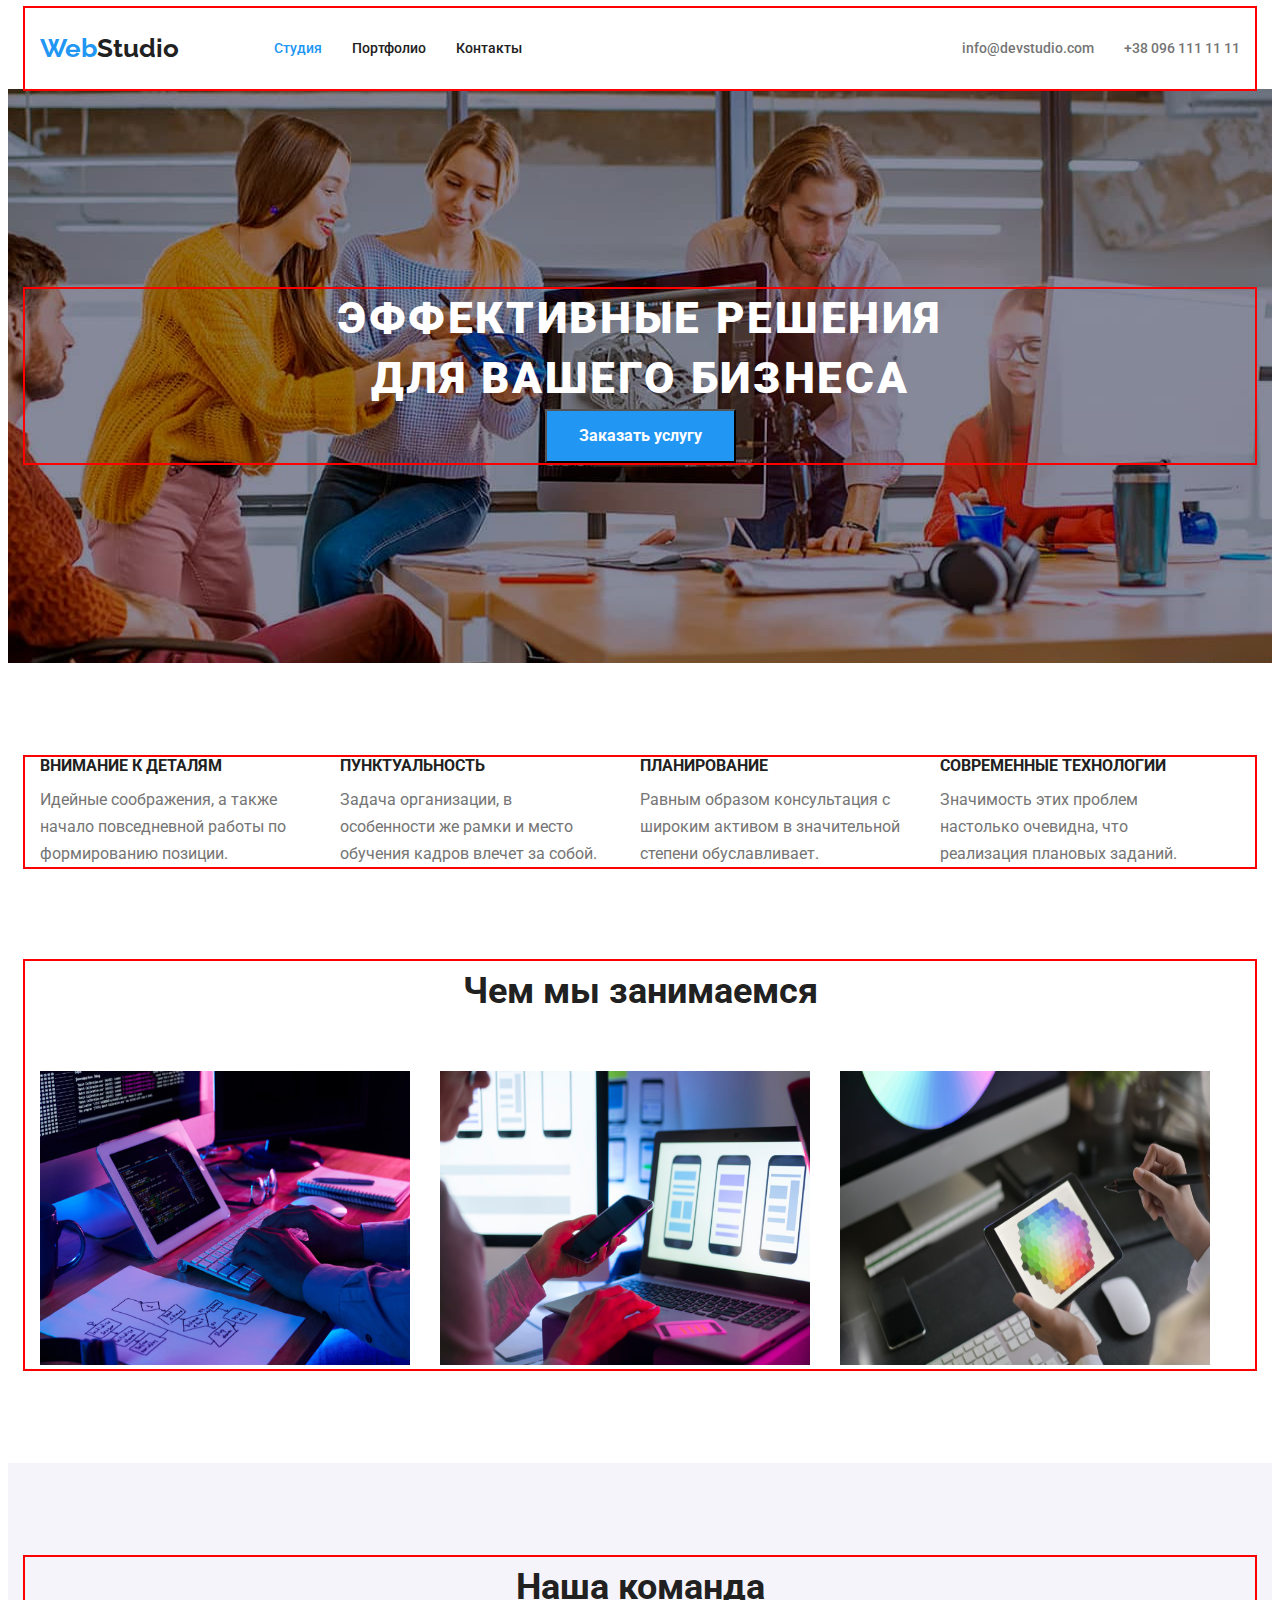
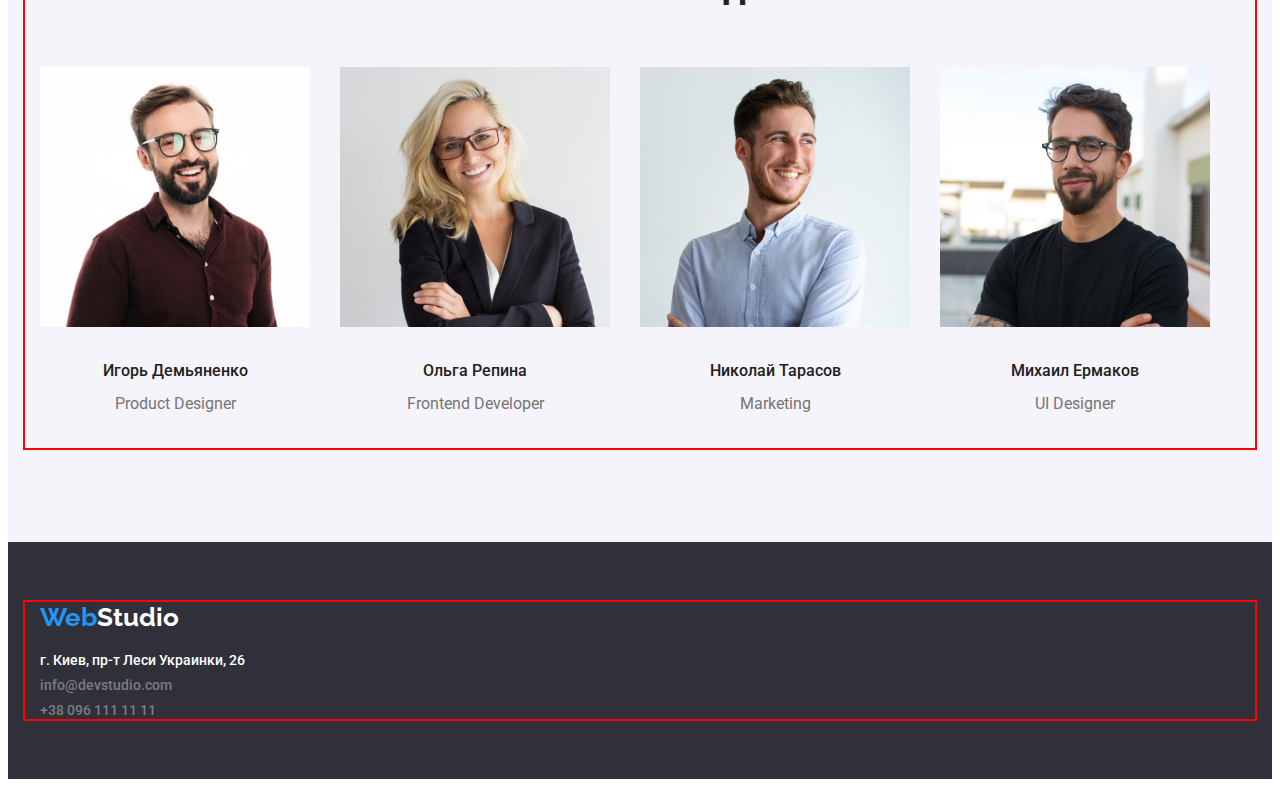
==== index.html @ fc885a3a "Initial commit" ====
<!DOCTYPE html>
<html lang="ru">
  <head>
    <meta charset="UTF-8" />
    <meta http-equiv="X-UA-Compatible" content="IE=edge" />
    <meta name="viewport" content="width=device-width, initial-scale=1.0" />
    <title>Document</title>
    <link rel="preconnect" href="https://fonts.googleapis.com" />
    <link rel="preconnect" href="https://fonts.gstatic.com" crossorigin />
    <link rel="preconnect" href="https://fonts.googleapis.com" />
    <link rel="preconnect" href="https://fonts.gstatic.com" crossorigin />
    <link
      href="https://fonts.googleapis.com/css2?family=Raleway:wght@700&family=Roboto:wght@400;500;700;900&display=swap"
      rel="stylesheet"
    />
    <link
      rel="stylesheet"
      href="https://cdnjs.cloudflare.com/ajax/libs/modern-normalize/1.1.0/modern-normalize.min.css"
      integrity="sha512-wpPYUAdjBVSE4KJnH1VR1HeZfpl1ub8YT/NKx4PuQ5NmX2tKuGu6U/JRp5y+Y8XG2tV+wKQpNHVUX03MfMFn9Q=="
      crossorigin="anonymous"
      referrerpolicy="no-referrer"
    />
    <link rel="stylesheet" href="./css/styles.css" />
  </head>
  <body class="body">
    <header class="paig-header">
      <div class="container header-container">
        <a lang="en" class="logo" href="./index.html">Web<span class="span">Studio</span></a>
        <nav class="nav">
          <ul class="site-nav">
            <li class="item"><a href="./index.html" class="link current">Студия</a></li>
            <li class="item"><a href="./portfolio.html" class="link">Портфолио</a></li>
            <li class="item"><a href="" class="link">Контакты</a></li>
          </ul>
        </nav>
        <ul class="auth-nav">
          <li class="item">
            <a href="mailto:info@devstudio.com" class="link">info@devstudio.com</a>
          </li>
          <li class="item"><a href="tel:+380961111111" class="link">+38 096 111 11 11</a></li>
        </ul>
      </div>
    </header>
    <main>
      <section class="hero">
        <div class="container">
          <h1 class="hero-title">Эффективные решения для вашего бизнеса</h1>
          <button class="button" type="button">Заказать услугу</button>
        </div>
      </section>
      <section class="advances">
        <div class="container advances-container">
          <h2 hidden class="visually-hidden">Наши асобености</h2>
          <ul class="advances-item">
            <li class="item">
              <h3 class="title">Внимание к деталям</h3>
              <p class="text">
                Идейные соображения, а также начало повседневной работы по формированию позиции.
              </p>
            </li>
            <li class="item">
              <h3 class="title">Пунктуальность</h3>
              <p class="text">
                Задача организации, в особенности же рамки и место обучения кадров влечет за собой.
              </p>
            </li>
            <li class="item">
              <h3 class="title">Планирование</h3>
              <p class="text">
                Равным образом консультация с широким активом в значительной степени обуславливает.
              </p>
            </li>
            <li class="item">
              <h3 class="title">Современные технологии</h3>
              <p class="text">
                Значимость этих проблем настолько очевидна, что реализация плановых заданий.
              </p>
            </li>
          </ul>
        </div>
      </section>
      <section class="job-container">
        <div class="container">
          <h2 class="subtitle">Чем мы занимаемся</h2>
          <ul class="image">
            <li class="item">
              <img src="./imager/1.jpg" alt="робота з ноутбуком" width="370" height="294" />
            </li>
            <li class="item">
              <img src="./imager/2.jpg" alt="робота з телефон" width="370" height="294" />
            </li>
            <li class="item">
              <img src="./imager/3.jpg" alt="робота з планшетом" width="370" height="294" />
            </li>
          </ul>
        </div>
      </section>
      <section class="team">
        <div class="container">
          <h2 class="subtitle">Наша команда</h2>
          <ul class="staff">
            <li class="item">
              <img src="./imager2/1.jpg" alt="людина" width="270" height="260" />
              <div class="desc">
                <h3 class="name">Игорь Демьяненко</h3>
                <p lang="en" class="text">Product Designer</p>
              </div>
            </li>
            <li class="item">
              <img src="./imager2/2.jpg" alt="людина" width="270" height="260" />
              <div class="desc">
                <h3 class="name">Ольга Репина</h3>
                <p lang="en" class="text">Frontend Developer</p>
              </div>
            </li>
            <li class="item">
              <img src="./imager2/3.jpg" alt="людина" width="270" height="260" />
              <div class="desc">
                <h3 class="name">Николай Тарасов</h3>
                <p lang="en" class="text">Marketing</p>
              </div>
            </li>
            <li class="item">
              <img src="./imager2/4.jpg" alt="людина" width="270" height="260" />
              <div class="desc">
                <h3 class="name">Михаил Ермаков</h3>
                <p lang="en" class="text">UI Designer</p>
              </div>
            </li>
          </ul>
        </div>
      </section>
    </main>
    <footer class="footer">
      <div class="container">
        <a lang="en" class="logo" href="./index.html"
          >Web<span class="span-footer">Studio</span></a
        >
        <address class="address">г. Киев, пр-т Леси Украинки, 26</address>
        <ul class="contacts">
          <li class="item">
            <a class="link" href="mailto:info@devstudio.com">info@devstudio.com</a>
          </li>
          <li class="item"><a class="link" href="tel:+380961111111">+38 096 111 11 11</a></li>
        </ul>
      </div>
    </footer>
  </body>
</html>
---- css/styles.css ----
:root{
    --one-text-color: #757575;
    --two-text-color:#212121; 
    --accent-color:#2196F3;
    --two-accent-color:#ffffff;
}

/*header*/


.body{
    
    color: var(--one-text-color);
    
    font-family: Roboto, sans-serif;
    font-weight: 500;
    font-size: 14px;
    line-height: 1.14;
} 
.list {
    padding: 0;
    margin: 0;
    list-style: none;

}
.container{
    outline: 2px solid red;

    width: 1200px;
    padding-left: 15px;
    padding-right: 15px;

    margin-left: auto;
    margin-right: auto;
}
.header-container{
    display: flex;
    align-items: center;
}
.paig-header{
   
    padding: 0;
  
    background-color: var(--two-accent-color);
}
.paig-header .link{
    text-decoration: none;}
.logo { 
    color: inherit;
    color: var(--accent-color);

    
    text-decoration: none;
    
    font-family: Raleway, sans-serif;
    font-weight: 700;
    font-size: 26px;
    line-height: 1.2;
}
.paig-header .logo{
    padding-top: 25px;
    padding-bottom: 25px; 
    margin-right: 95px;
}
.logo:focus,
.logo:hover{
    text-decoration:var(--accent-color);
}
.span {
    color: var(--two-text-color);
}
ul{
    list-style: none;
}
.site-nav{
    display: flex;
    margin-top: 0;
    margin-bottom: 0;

    padding-left: 0;
}

.site-nav .link{
    display: block;
    padding-top: 32px;
    padding-bottom: 32px;

    color: var(--two-text-color);
}

.site-nav .link:hover,
.site-nav .link:focus{
    color:var(--accent-color);
    text-decoration:var(--accent-color);
}
.item{
    margin-right: 30px;
}

.item:last-child{
    margin-right: 0;
}
.auth-nav{
    display: flex;
    margin-left: auto;
    margin-top: 0;
    margin-bottom: 0;
    padding-left: 0;
   
}
.auth-nav .link{
    display: block;
    padding-top: 32px;
    padding-bottom: 32px;
   

    color: var(--one-text-color);
}


.auth-nav .link:hover,
.auth-nav .link:focus{
    color: var(--accent-color);
    text-decoration:var(--accent-color);

}
.site-nav .link.current{
    color: var(--accent-color);
}

/*main*/ 
    /*hero*/

.hero{
    padding-top: 200px;
    padding-bottom: 200px;
    background-color: #2F303A;
    background-image: url(../hero/hero.jpg.jpg);
    background-image: linear-gradient(to right #2F303A);
    background-repeat: no-repeat;
    background-position: center;

     
}
.hero-title{
    width: 696px;
    margin: 0 auto;
    letter-spacing: 0.06em;

    color: var(--two-accent-color);
    font-weight: 900;
    font-size: 44px;
    line-height: 1.36;
    text-align: center;
    text-transform: uppercase
}
.button{
    display: block;
    margin-left: auto;
    margin-right: auto;

    padding: 10px 32px;
    font-family: inherit;
    color: var(--two-accent-color);
    background-color: var(--accent-color);
    
    font-weight: 700;
    font-size: 16px;
    line-height: 1.88;
}

/* advances*/
.advances{
    
    padding-top: 94px;
    padding-bottom: 94px;

}
.visually-hidden {
    position: absolute;
    width: 1px;
    height: 1px;
    margin: -1px;
    border: 0;
    padding: 0;
    
    white-space: nowrap;
    clip-path: inset(100%);
    clip: rect(0 0 0 0);
    overflow: hidden;
  }
.advances-item{
    display: flex;
    flex-wrap: wrap;
    padding: 0;
    margin-bottom: 0;
    margin-top: 0;
    
}
.advances-item .item{
    width: 270px;
    margin-right: 30px;
}
.advances-item .item:last-child{
    margin-right: 0;
}

.background{
    background-color: #F5F4FA;
}
.title {
    color: var(--two-text-color);
    font-weight: 700;
    line-height: 1.14;
}
.advances .title{
    text-transform: uppercase
}

.item .title{
    margin-top: 0;
    margin-bottom: 10px;
}

.text{
    font-weight: 400;
    font-size: 16px;
    line-height: 1.7;
}
.item .text{
    margin-top: 0;
    margin-bottom: 0;
} 



.subtitle{
    
    color: var(--two-text-color);
    font-weight: 700;
    font-size: 36px;
    line-height: 1.67;
    text-align: center;
}

/*job*/
.job-container {
    padding-bottom: 94px;
}
.job-container .subtitle{
    margin-top: 0;
    margin-bottom: 50px;
}
.image{
    display: flex;
    flex-wrap: wrap;
    padding-left: 0;
    margin-top: 0;
    margin-bottom: 0;
    
}
.image .item{
    margin-right: 30px;
    
}
.image .item:last-child{
margin-right: 0;
}
/*team*/
.team{
    background-color: #F5F4FA;
    padding-top: 94px;
    padding-bottom: 94px;
}
.team .subtitle{
    margin-top: 0;
    margin-bottom: 50px;
}

.staff {
    display: flex;
    flex-wrap: wrap;
    padding-left: 0;
    margin-top: 0;
    margin-bottom: 0;
    
}
.staff .item{
    margin-right: 30px;
    text-align: center;
}
.staff .item:last-child{
    margin-right: 0;
}

.name{
    margin-top: 0;
    margin-bottom: 10px;
    color: var(--two-text-color);
    font-weight: 500;
    font-size: 16px;
    line-height: 1.2;
}
.desc{
    padding-top: 30px;
    padding-bottom: 30px;
}


/*footer*/

footer{ 
    padding-top: 60px;
    padding-bottom: 60px;
    background-color:  #2F303A;
}
.span-footer{
    color: var(--two-accent-color);
}
.address{
    margin-bottom: 9px;
    font-style: normal;
    color: var(--two-accent-color);
    font-weight: 500;
}
.address:hover,
address .address:focus{
    text-decoration:var(--accent-color);
}
.footer .contacts .link{
    display: flex;
    flex-wrap: wrap;
    text-decoration: none;
    color: #ffffff60;
}                       

.contacts .link:hover,
.contacts .link:focus{
    color: var(--accent-color);
    text-decoration:var(--accent-color);
}
.contacts{
    padding-left: 0;
    margin-top: 0;
    margin-bottom: 0;
}
.footer .logo{
    display: block;
    margin-bottom: 20px;
}
.footer .item:not(:last-child){
    margin-bottom: 9px;
   
}

/* Portfolio*/

.portfolio{
    padding-top: 94px;
    padding-bottom: 94px;
}
.jumper{
    display: flex;
    justify-content: center;
    margin-top: 0;
    margin-bottom: 50px;
    padding-left: 0;

}
.jumper .item{
    margin-right: 8px;
   
}
.jumper .item:last-child{
    margin-right: 0;
}
.navigation{
    padding: 8px 22px;
    border: none;
    font-family: inherit;
    color: var(--two-text-color);
    background-color: #F5F4FA;
    font-weight: 500;
    font-size: 16px;
    line-height: 1.63;
    text-align: center;
}

.navigation:hover,
.navigation:focus {
    color: var(--two-accent-color);
    background-color: var(--accent-color);
}
.job .title{
font-size: 18px;
line-height: 2;
margin-bottom: 4px;
}
.job{
    display: flex;
    flex-wrap: wrap;
    padding-left: 0;
    margin-top: 0;
    margin-bottom: 0;
}
.job .text{
    text-align: left;
}
.job .item:nth-of-type(3n){
    margin-right: 0;
}
.job .item{
    margin-bottom: 30px;
}
.job .item:nth-last-child(-n + 3){
    margin-bottom: 0;
}
.job-text{
    padding: 20px 24px;
    border-left: 1px solid #EEEEEE;
    border-bottom: 1px solid #EEEEEE;
    border-right: 1px solid #EEEEEE;
   
}
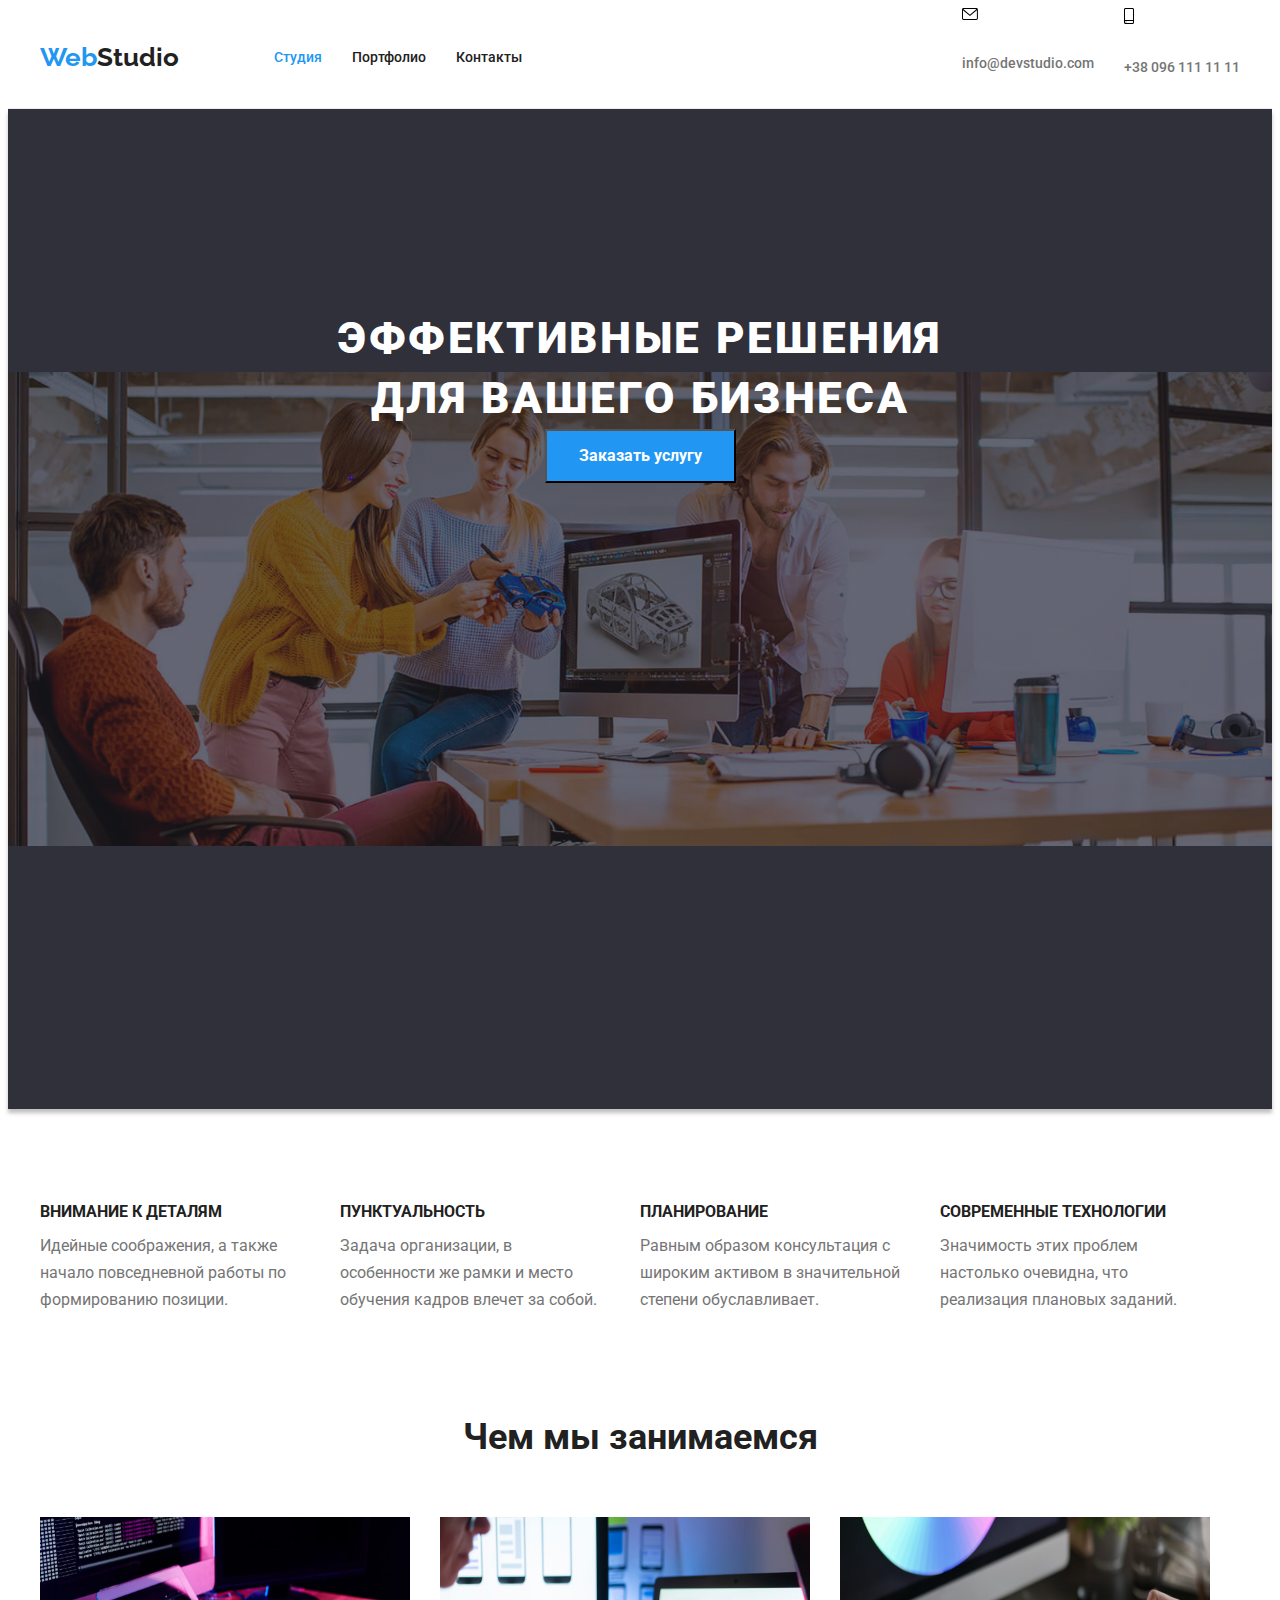
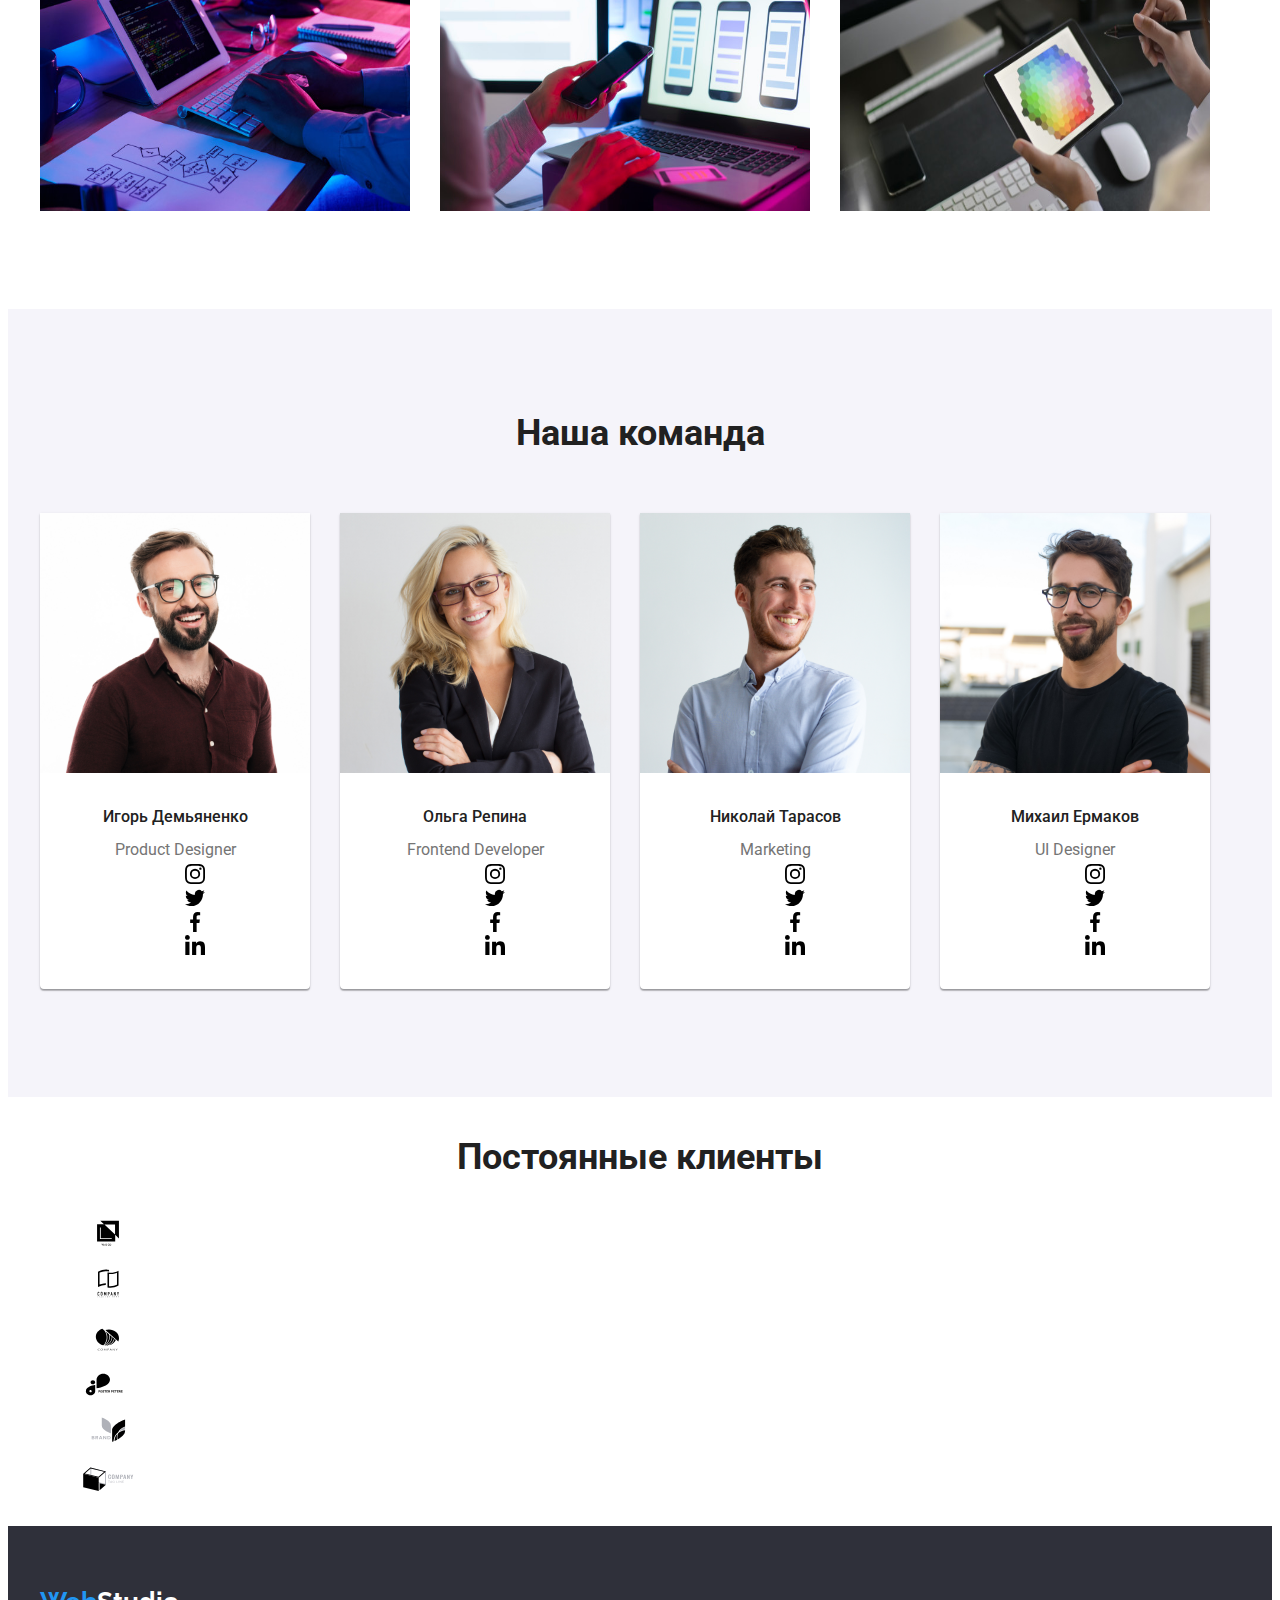
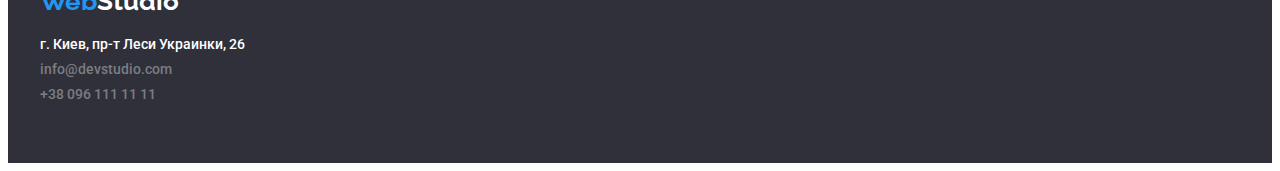
==== commit 95995861: "dfg" ====
--- a/index.html
+++ b/index.html
@@ -25,19 +25,35 @@
   <body class="body">
     <header class="paig-header">
       <div class="container header-container">
-        <a lang="en" class="logo" href="./index.html">Web<span class="span">Studio</span></a>
+        <a lang="en" class="logo" href="./index.html"
+          >Web<span class="span">Studio</span></a
+        >
         <nav class="nav">
           <ul class="site-nav">
-            <li class="item"><a href="./index.html" class="link current">Студия</a></li>
-            <li class="item"><a href="./portfolio.html" class="link">Портфолио</a></li>
+            <li class="item">
+              <a href="./index.html" class="link current">Студия</a>
+            </li>
+            <li class="item">
+              <a href="./portfolio.html" class="link">Портфолио</a>
+            </li>
             <li class="item"><a href="" class="link">Контакты</a></li>
           </ul>
         </nav>
         <ul class="auth-nav">
           <li class="item">
-            <a href="mailto:info@devstudio.com" class="link">info@devstudio.com</a>
+            <svg class="svg-icon" width="16" height="12">
+              <use href="./icon/header.svg#icon-envelope"></use>
+            </svg>
+            <a href="mailto:info@devstudio.com" class="link"
+              >info@devstudio.com
+            </a>
           </li>
-          <li class="item"><a href="tel:+380961111111" class="link">+38 096 111 11 11</a></li>
+          <li class="item">
+            <svg class="svg-icon" width="10" height="16">
+              <use href="./icon/header.svg#icon-smartphone"></use>
+            </svg>
+            <a a href="tel:+380961111111" class="link">+38 096 111 11 11 </a>
+          </li>
         </ul>
       </div>
     </header>
@@ -52,28 +68,32 @@
         <div class="container advances-container">
           <h2 hidden class="visually-hidden">Наши асобености</h2>
           <ul class="advances-item">
-            <li class="item">
+            <li class="item advances-icon">
               <h3 class="title">Внимание к деталям</h3>
               <p class="text">
-                Идейные соображения, а также начало повседневной работы по формированию позиции.
+                Идейные соображения, а также начало повседневной работы по
+                формированию позиции.
               </p>
             </li>
-            <li class="item">
+            <li class="item advances-icon">
               <h3 class="title">Пунктуальность</h3>
               <p class="text">
-                Задача организации, в особенности же рамки и место обучения кадров влечет за собой.
+                Задача организации, в особенности же рамки и место обучения
+                кадров влечет за собой.
               </p>
             </li>
-            <li class="item">
+            <li class="item advances-icon">
               <h3 class="title">Планирование</h3>
               <p class="text">
-                Равным образом консультация с широким активом в значительной степени обуславливает.
+                Равным образом консультация с широким активом в значительной
+                степени обуславливает.
               </p>
             </li>
-            <li class="item">
+            <li class="item advances-icon">
               <h3 class="title">Современные технологии</h3>
               <p class="text">
-                Значимость этих проблем настолько очевидна, что реализация плановых заданий.
+                Значимость этих проблем настолько очевидна, что реализация
+                плановых заданий.
               </p>
             </li>
           </ul>
@@ -84,13 +104,28 @@
           <h2 class="subtitle">Чем мы занимаемся</h2>
           <ul class="image">
             <li class="item">
-              <img src="./imager/1.jpg" alt="робота з ноутбуком" width="370" height="294" />
-            </li>
-            <li class="item">
-              <img src="./imager/2.jpg" alt="робота з телефон" width="370" height="294" />
-            </li>
-            <li class="item">
-              <img src="./imager/3.jpg" alt="робота з планшетом" width="370" height="294" />
+              <img
+                src="./imager/1.jpg"
+                alt="робота з ноутбуком"
+                width="370"
+                height="294"
+              />
+            </li>
+            <li class="item">
+              <img
+                src="./imager/2.jpg"
+                alt="робота з телефон"
+                width="370"
+                height="294"
+              />
+            </li>
+            <li class="item">
+              <img
+                src="./imager/3.jpg"
+                alt="робота з планшетом"
+                width="370"
+                height="294"
+              />
             </li>
           </ul>
         </div>
@@ -100,32 +135,221 @@
           <h2 class="subtitle">Наша команда</h2>
           <ul class="staff">
             <li class="item">
-              <img src="./imager2/1.jpg" alt="людина" width="270" height="260" />
+              <img
+                src="./imager2/1.jpg"
+                alt="людина"
+                width="270"
+                height="260"
+              />
               <div class="desc">
                 <h3 class="name">Игорь Демьяненко</h3>
                 <p lang="en" class="text">Product Designer</p>
+                <ul class="team-icon">
+                  <li class="item-icon">
+                    <a class="icon-link" href="" aria-label="icon-instagram">
+                      <svg class="svg-icon" width="20px" height="20px">
+                        <use href="./icon/symbol-defs.svg#icon-instagram"></use>
+                      </svg>
+                    </a>
+                  </li>
+                  <li class="item-icon">
+                    <a class="icon-link" href="" aria-label="icon-twitter"
+                      ><svg class="svg-icon" width="20px" height="20px">
+                        <use href="./icon/symbol-defs.svg#icon-twitter"></use>
+                      </svg>
+                    </a>
+                  </li>
+                  <li class="item-icon">
+                    <a class="icon-link" href="" aria-label="icon-facebook">
+                      <svg class="svg-icon" width="20px" height="20px">
+                        <use href="./icon/symbol-defs.svg#icon-facebook"></use>
+                      </svg>
+                    </a>
+                  </li>
+                  <li class="item-icon">
+                    <a class="icon-link" href="" aria-label="icon-linkedin"
+                      ><svg class="svg-icon" width="20px" height="20px">
+                        <use href="./icon/symbol-defs.svg#icon-linkedin"></use>
+                      </svg>
+                    </a>
+                  </li>
+                </ul>
               </div>
             </li>
             <li class="item">
-              <img src="./imager2/2.jpg" alt="людина" width="270" height="260" />
+              <img
+                src="./imager2/2.jpg"
+                alt="людина"
+                width="270"
+                height="260"
+              />
               <div class="desc">
                 <h3 class="name">Ольга Репина</h3>
                 <p lang="en" class="text">Frontend Developer</p>
+                <ul class="team-icon">
+                  <li class="item-icon">
+                    <a class="icon-link" href="" aria-label="icon-instagram">
+                      <svg class="svg-icon" width="20px" height="20px">
+                        <use href="./icon/symbol-defs.svg#icon-instagram"></use>
+                      </svg>
+                    </a>
+                  </li>
+                  <li class="item-icon">
+                    <a class="icon-link" href="" aria-label="icon-twitter"
+                      ><svg class="svg-icon" width="20px" height="20px">
+                        <use href="./icon/symbol-defs.svg#icon-twitter"></use>
+                      </svg>
+                    </a>
+                  </li>
+                  <li class="item-icon">
+                    <a class="icon-link" href="" aria-label="icon-facebook">
+                      <svg class="svg-icon" width="20px" height="20px">
+                        <use href="./icon/symbol-defs.svg#icon-facebook"></use>
+                      </svg>
+                    </a>
+                  </li>
+                  <li class="item-icon">
+                    <a class="icon-link" href="" aria-label="icon-linkedin"
+                      ><svg class="svg-icon" width="20px" height="20px">
+                        <use href="./icon/symbol-defs.svg#icon-linkedin"></use>
+                      </svg>
+                    </a>
+                  </li>
+                </ul>
               </div>
             </li>
             <li class="item">
-              <img src="./imager2/3.jpg" alt="людина" width="270" height="260" />
+              <img
+                src="./imager2/3.jpg"
+                alt="людина"
+                width="270"
+                height="260"
+              />
               <div class="desc">
                 <h3 class="name">Николай Тарасов</h3>
                 <p lang="en" class="text">Marketing</p>
+                <ul class="team-icon">
+                  <li class="item-icon">
+                    <a class="icon-link" href="" aria-label="icon-instagram">
+                      <svg class="svg-icon" width="20px" height="20px">
+                        <use href="./icon/symbol-defs.svg#icon-instagram"></use>
+                      </svg>
+                    </a>
+                  </li>
+                  <li class="item-icon">
+                    <a class="icon-link" href="" aria-label="icon-twitter"
+                      ><svg class="svg-icon" width="20px" height="20px">
+                        <use href="./icon/symbol-defs.svg#icon-twitter"></use>
+                      </svg>
+                    </a>
+                  </li>
+                  <li class="item-icon">
+                    <a class="icon-link" href="" aria-label="icon-facebook">
+                      <svg class="svg-icon" width="20px" height="20px">
+                        <use href="./icon/symbol-defs.svg#icon-facebook"></use>
+                      </svg>
+                    </a>
+                  </li>
+                  <li class="item-icon">
+                    <a class="icon-link" href="" aria-label="icon-linkedin"
+                      ><svg class="svg-icon" width="20px" height="20px">
+                        <use href="./icon/symbol-defs.svg#icon-linkedin"></use>
+                      </svg>
+                    </a>
+                  </li>
+                </ul>
               </div>
             </li>
             <li class="item">
-              <img src="./imager2/4.jpg" alt="людина" width="270" height="260" />
+              <img
+                src="./imager2/4.jpg"
+                alt="людина"
+                width="270"
+                height="260"
+              />
               <div class="desc">
                 <h3 class="name">Михаил Ермаков</h3>
                 <p lang="en" class="text">UI Designer</p>
+                <ul class="team-icon">
+                  <li class="item-icon">
+                    <a class="icon-link" href="" aria-label="icon-instagram">
+                      <svg class="svg-icon" width="20px" height="20px">
+                        <use href="./icon/symbol-defs.svg#icon-instagram"></use>
+                      </svg>
+                    </a>
+                  </li>
+                  <li class="item-icon">
+                    <a class="icon-link" href="" aria-label="icon-twitter"
+                      ><svg class="svg-icon" width="20px" height="20px">
+                        <use href="./icon/symbol-defs.svg#icon-twitter"></use>
+                      </svg>
+                    </a>
+                  </li>
+                  <li class="item-icon">
+                    <a class="icon-link" href="" aria-label="icon-facebook">
+                      <svg class="svg-icon" width="20px" height="20px">
+                        <use href="./icon/symbol-defs.svg#icon-facebook"></use>
+                      </svg>
+                    </a>
+                  </li>
+                  <li class="item-icon">
+                    <a class="icon-link" href="" aria-label="icon-linkedin"
+                      ><svg class="svg-icon" width="20px" height="20px">
+                        <use href="./icon/symbol-defs.svg#icon-linkedin"></use>
+                      </svg>
+                    </a>
+                  </li>
+                </ul>
               </div>
+            </li>
+          </ul>
+        </div>
+      </section>
+      <section class="clients">
+        <div class="container">
+          <h2 class="subtitle">Постоянные клиенты</h2>
+          <ul class="icon-clients">
+            <li class="item-clients">
+              <a class="link-clients" href="" aria-label="ya--co">
+                <svg class="svg-icon" width="41px" height="47px">
+                  <use href="./icon/symbol-defs.svg#icon-ya--co"></use>
+                </svg>
+              </a>
+            </li>
+            <li class="item-clients">
+              <a class="link-clients" href="" aria-label="tagline-here">
+                <svg class="svg-icon" width="40" height="52">
+                  <use href="./icon/symbol-defs.svg#icon-tagline-here"></use>
+                </svg>
+              </a>
+            </li>
+            <li class="item-clients">
+              <a class="link-clients" href="" aria-label="company">
+                <svg class="svg-icon" width="44" height="41">
+                  <use href="./icon/symbol-defs.svg#icon-company"></use>
+                </svg>
+              </a>
+            </li>
+            <li class="item-clients">
+              <a class="link-clients" href="" aria-label="foster">
+                <svg class="svg-icon" width="85" height="41">
+                  <use href="../icon/symbol-defs.svg#icon-foster"></use>
+                </svg>
+              </a>
+            </li>
+            <li class="item-clients">
+              <a class="link-clients" href="" aria-label="Brand">
+                <svg class="svg-icon" width="63px" height="46">
+                  <use href="../icon/symbol-defs.svg#icon-Brand"></use>
+                </svg>
+              </a>
+            </li>
+            <li class="item-clients">
+              <a class="link-clients" href="" aria-label="tag-line">
+                <svg class="svg-icon" width="94" height="44">
+                  <use href="../icon/symbol-defs.svg#icon-tag-line"></use>
+                </svg>
+              </a>
             </li>
           </ul>
         </div>
@@ -139,9 +363,13 @@
         <address class="address">г. Киев, пр-т Леси Украинки, 26</address>
         <ul class="contacts">
           <li class="item">
-            <a class="link" href="mailto:info@devstudio.com">info@devstudio.com</a>
+            <a class="link" href="mailto:info@devstudio.com"
+              >info@devstudio.com</a
+            >
           </li>
-          <li class="item"><a class="link" href="tel:+380961111111">+38 096 111 11 11</a></li>
+          <li class="item">
+            <a class="link" href="tel:+380961111111">+38 096 111 11 11</a>
+          </li>
         </ul>
       </div>
     </footer>
--- a/css/styles.css
+++ b/css/styles.css
@@ -11,7 +11,7 @@
 .body{
     
     color: var(--one-text-color);
-    
+    max-width: 1600px;
     font-family: Roboto, sans-serif;
     font-weight: 500;
     font-size: 14px;
@@ -24,7 +24,7 @@
 
 }
 .container{
-    outline: 2px solid red;
+    /* outline: 2px solid red; */
 
     width: 1200px;
     padding-left: 15px;
@@ -38,10 +38,13 @@
     align-items: center;
 }
 .paig-header{
-   
+    
+ 
     padding: 0;
   
     background-color: var(--two-accent-color);
+
+    border-bottom: 1px solid #ECECEC;
 }
 .paig-header .link{
     text-decoration: none;}
@@ -134,12 +137,19 @@
 .hero{
     padding-top: 200px;
     padding-bottom: 200px;
+    max-width: 1600px;
+    height: 600px;
+    margin-left: auto;
+    margin-right: auto;
     background-color: #2F303A;
-    background-image: url(../hero/hero.jpg.jpg);
-    background-image: linear-gradient(to right #2F303A);
+
+    background-image:linear-gradient(rgba(47, 48, 58, 0.4), rgba(47, 48, 58, 0.4)),
+    url(../hero/hero.jpg);
+    
     background-repeat: no-repeat;
     background-position: center;
-
+    background-size: contain;
+    box-shadow: 0px 4px 4px rgba(0, 0, 0, 0.25);
      
 }
 .hero-title{
@@ -271,7 +281,13 @@
     background-color: #F5F4FA;
     padding-top: 94px;
     padding-bottom: 94px;
-}
+   
+    max-width: 1600px;
+    height: 600px;
+    margin-left: auto;
+    margin-right: auto;
+    
+   }
 .team .subtitle{
     margin-top: 0;
     margin-bottom: 50px;
@@ -283,11 +299,19 @@
     padding-left: 0;
     margin-top: 0;
     margin-bottom: 0;
+   
     
 }
 .staff .item{
+   
     margin-right: 30px;
     text-align: center;
+    background-color:var(--two-accent-color);
+    box-shadow: 0px 2px 1px rgba(0, 0, 0, 0.2),
+    0px 1px 1px rgba(0, 0, 0, 0.14),
+    0px 1px 3px rgba(0, 0, 0, 0.12);
+    border-radius: 0 0 4px 4px;
+
 }
 .staff .item:last-child{
     margin-right: 0;
@@ -313,6 +337,9 @@
     padding-top: 60px;
     padding-bottom: 60px;
     background-color:  #2F303A;
+    max-width: 1600px;
+    margin-left: auto;
+    margin-right: auto;
 }
 .span-footer{
     color: var(--two-accent-color);
@@ -391,17 +418,44 @@
     color: var(--two-accent-color);
     background-color: var(--accent-color);
 }
+.img{
+    display: block;
+    max-width: 100%;
+    height: auto;
+}
+ .container .jub{ 
+    
+
+    width: 1200px;
+    margin-left: auto;
+    margin-right: auto;
+
+    padding-left: 15px;
+    padding-right: 15px;
+    
+   }
+
 .job .title{
-font-size: 18px;
-line-height: 2;
-margin-bottom: 4px;
+    font-size: 18px;
+    line-height: 2;
+    margin-bottom: 4px;
 }
 .job{
     display: flex;
     flex-wrap: wrap;
-    padding-left: 0;
-    margin-top: 0;
-    margin-bottom: 0;
+    padding: 0;
+    margin: 0;
+    justify-content: center;
+    
+    list-style: none;
+    margin-top: -30px;
+    
+}
+.job > .item{
+    flex-basis: calc(100% / 3 - 30px);
+
+    margin-left: 30px;
+    margin-top: 30px;
 }
 .job .text{
     text-align: left;
@@ -410,15 +464,23 @@
     margin-right: 0;
 }
 .job .item{
-    margin-bottom: 30px;
-}
+   
+    border: 1px solid #EEEEEE;
+    margin-left: 0;
+ 
+    }
 .job .item:nth-last-child(-n + 3){
     margin-bottom: 0;
 }
 .job-text{
     padding: 20px 24px;
-    border-left: 1px solid #EEEEEE;
-    border-bottom: 1px solid #EEEEEE;
-    border-right: 1px solid #EEEEEE;
-   
-}
+}
+.job .item *{
+        display: block;
+   }
+   .job .item:hover,
+   .job .item:focus{
+    box-shadow: 1px 4px 6px rgba(0, 0, 0, 0.16),
+    0px 4px 4px rgba(0, 0, 0, 0.06),
+    0px 1px 1px rgba(0, 0, 0, 0.12);
+   }       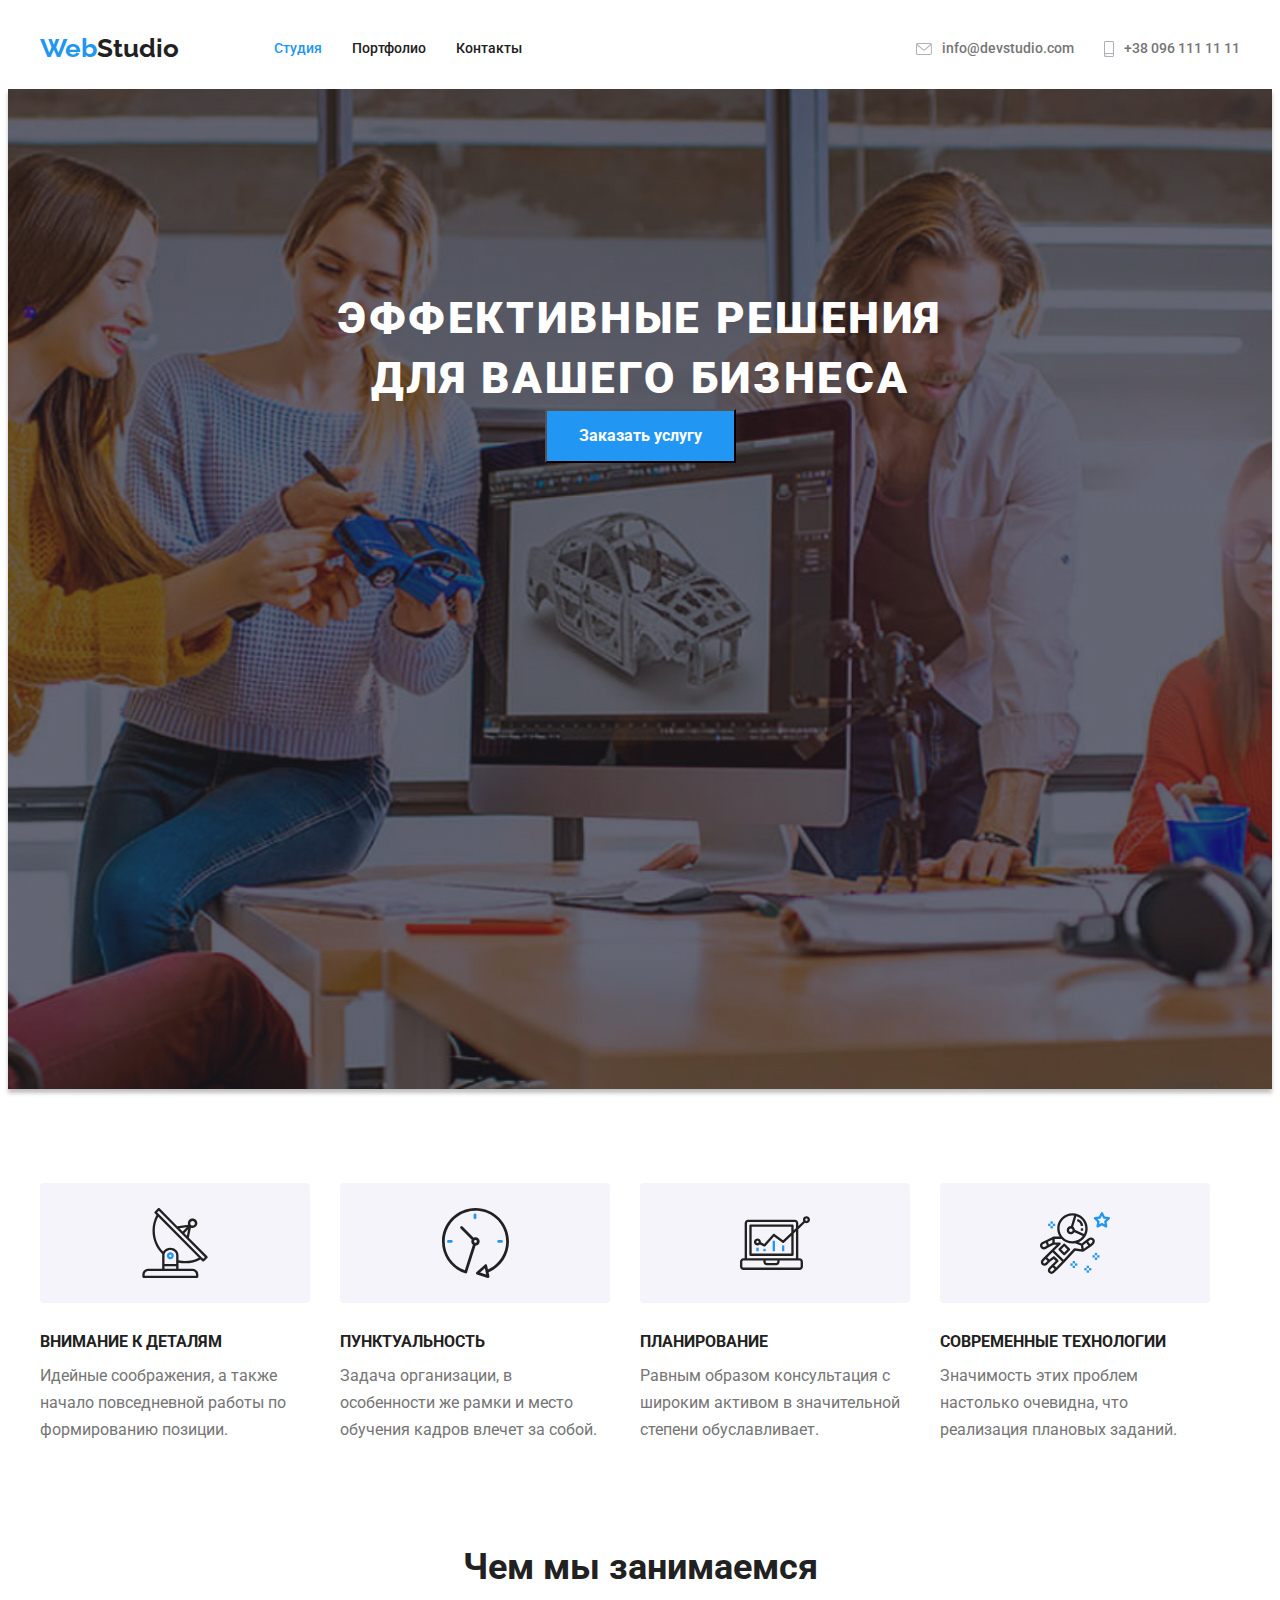
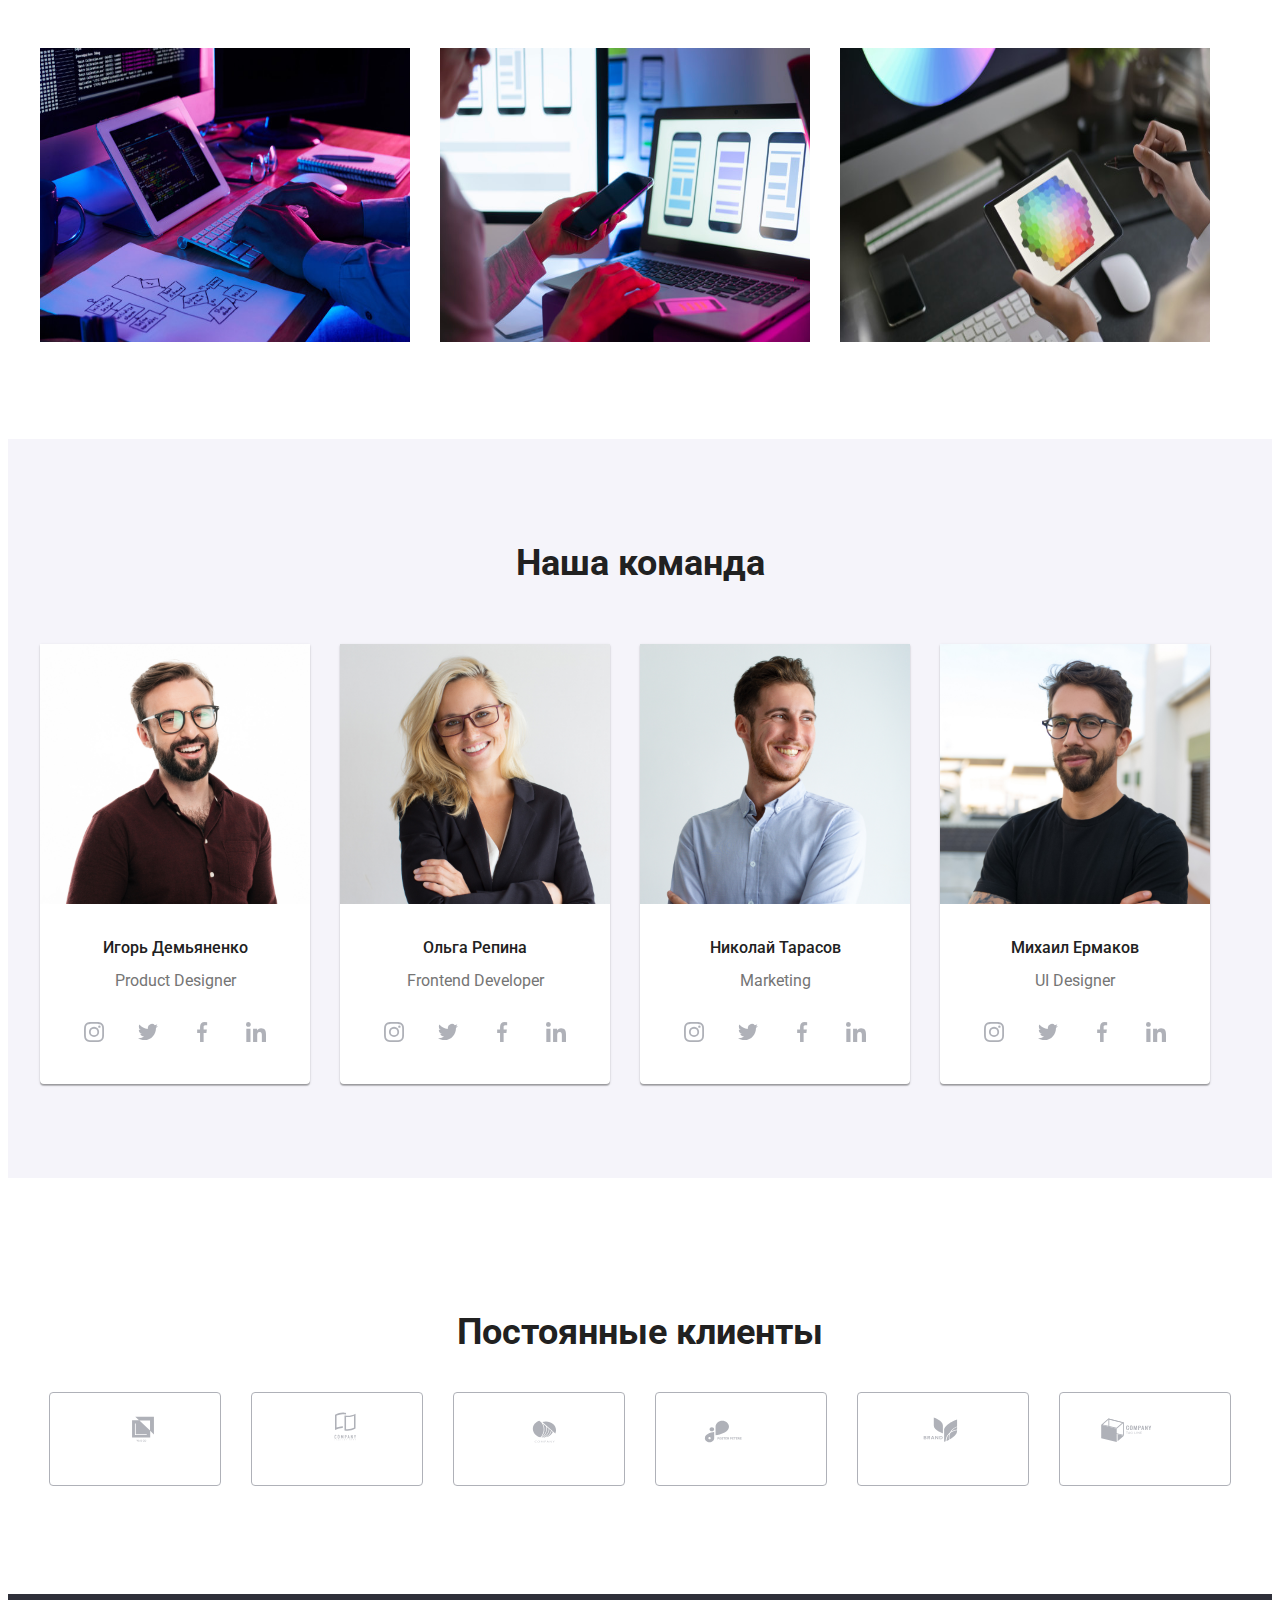
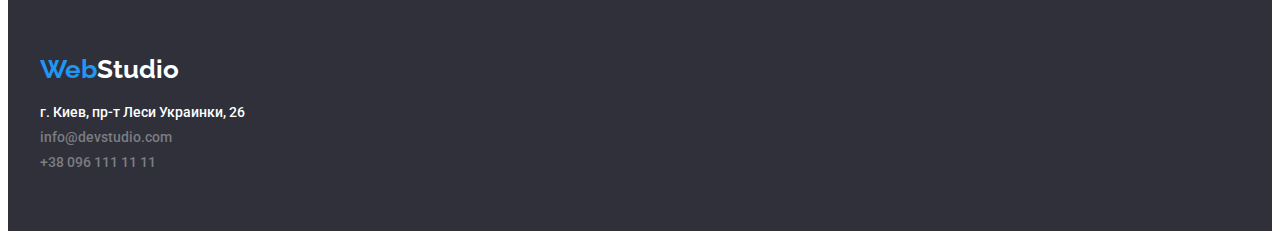
==== commit 4ed1ea7e: "vj" ====
--- a/index.html
+++ b/index.html
@@ -311,7 +311,7 @@
           <ul class="icon-clients">
             <li class="item-clients">
               <a class="link-clients" href="" aria-label="ya--co">
-                <svg class="svg-icon" width="41px" height="47px">
+                <svg class="svg-icon" width="41" height="47">
                   <use href="./icon/symbol-defs.svg#icon-ya--co"></use>
                 </svg>
               </a>
@@ -339,7 +339,7 @@
             </li>
             <li class="item-clients">
               <a class="link-clients" href="" aria-label="Brand">
-                <svg class="svg-icon" width="63px" height="46">
+                <svg class="svg-icon" width="63" height="46">
                   <use href="../icon/symbol-defs.svg#icon-Brand"></use>
                 </svg>
               </a>
--- a/css/styles.css
+++ b/css/styles.css
@@ -24,8 +24,6 @@
 
 }
 .container{
-    /* outline: 2px solid red; */
-
     width: 1200px;
     padding-left: 15px;
     padding-right: 15px;
@@ -38,21 +36,15 @@
     align-items: center;
 }
 .paig-header{
-    
- 
     padding: 0;
-  
     background-color: var(--two-accent-color);
-
-    border-bottom: 1px solid #ECECEC;
-}
+}
+
 .paig-header .link{
     text-decoration: none;}
 .logo { 
     color: inherit;
     color: var(--accent-color);
-
-    
     text-decoration: none;
     
     font-family: Raleway, sans-serif;
@@ -115,20 +107,31 @@
     display: block;
     padding-top: 32px;
     padding-bottom: 32px;
-   
-
     color: var(--one-text-color);
-}
-
+
+}
 
 .auth-nav .link:hover,
-.auth-nav .link:focus{
+.auth-nav .link:focus
+{
     color: var(--accent-color);
     text-decoration:var(--accent-color);
-
+    
 }
 .site-nav .link.current{
     color: var(--accent-color);
+}
+.auth-nav .item{
+    display: flex;
+    justify-content: center;
+    align-items: center;
+}
+.auth-nav .item:hover .svg-icon,
+.auth-nav .item:focus .site-nav{
+    fill: var(--accent-color);
+}
+.auth-nav .item .svg-icon{
+    margin-right: 10px;
 }
 
 /*main*/ 
@@ -137,6 +140,7 @@
 .hero{
     padding-top: 200px;
     padding-bottom: 200px;
+
     max-width: 1600px;
     height: 600px;
     margin-left: auto;
@@ -148,7 +152,7 @@
     
     background-repeat: no-repeat;
     background-position: center;
-    background-size: contain;
+    background-size: cover;
     box-shadow: 0px 4px 4px rgba(0, 0, 0, 0.25);
      
 }
@@ -177,6 +181,7 @@
     font-weight: 700;
     font-size: 16px;
     line-height: 1.88;
+    cursor: pointer;
 }
 
 /* advances*/
@@ -211,6 +216,35 @@
     width: 270px;
     margin-right: 30px;
 }
+.advances-item .item::before{
+    display: block;
+    content: ' ';
+   
+    height: 120px;
+    margin-bottom: 30px;
+    background-color: #F5F4FA;
+    border-radius: 4px;
+    
+    background-repeat: no-repeat;
+    background-position: center;
+    }
+    .advances-item .item:nth-child(1)::before{
+       
+        background-image: url(../icon/antenna.svg);
+    }
+    .advances-item .item:nth-child(2)::before{
+       
+        background-image: url(../icon/clock.svg);
+    }
+    .advances-item .item:nth-child(3)::before{
+       
+        background-image: url(../icon/diagram.svg);
+    }
+    .advances-item .item:nth-child(4)::before{
+       
+        background-image: url(../icon/astronaut.svg);
+    }
+
 .advances-item .item:last-child{
     margin-right: 0;
 }
@@ -283,7 +317,7 @@
     padding-bottom: 94px;
    
     max-width: 1600px;
-    height: 600px;
+   
     margin-left: auto;
     margin-right: auto;
     
@@ -317,6 +351,9 @@
     margin-right: 0;
 }
 
+.team .text{
+    padding-bottom: 16px;
+}
 .name{
     margin-top: 0;
     margin-bottom: 10px;
@@ -328,6 +365,67 @@
 .desc{
     padding-top: 30px;
     padding-bottom: 30px;
+}
+
+.team-icon{
+    display: flex;
+    justify-content: center;
+    align-items: center;
+
+    
+    padding-left: 0;
+   }
+   
+.icon-link{
+    display: flex;
+    justify-content: center;
+    align-items: center;
+    width: 44px;
+    height: 44px;
+    border-radius: 50%;
+
+    background-color: var(--two-accent-color);
+
+}
+.item-icon:not(:last-child){
+    margin-right: 10px;
+}
+.svg-icon{
+    fill: #AFB1B8;
+}
+
+.icon-link:hover, .icon-link:focus 
+{
+    background-color: var(--accent-color); 
+    }
+.icon-link:hover .svg-icon, .icon-link:focus .svg-icon {
+fill: var(--two-accent-color);
+}
+
+/* clients */
+.clients{
+    padding: 94px 0;
+}
+.icon-clients{
+    display: flex;
+    justify-content: center;
+    align-items: center;
+    padding: 0;
+}
+.item-clients{
+    display: flex;
+    justify-content: center;
+    align-items: center;
+    width: 170px;
+    height: 92px;
+
+    border: 1px solid #AFB1B8;
+    border-radius: 4px;
+    
+
+}
+.item-clients:not(:last-child){
+    margin-right: 30px;
 }
 
 
@@ -476,8 +574,8 @@
     padding: 20px 24px;
 }
 .job .item *{
-        display: block;
-   }
+     display: block;
+}
    .job .item:hover,
    .job .item:focus{
     box-shadow: 1px 4px 6px rgba(0, 0, 0, 0.16),
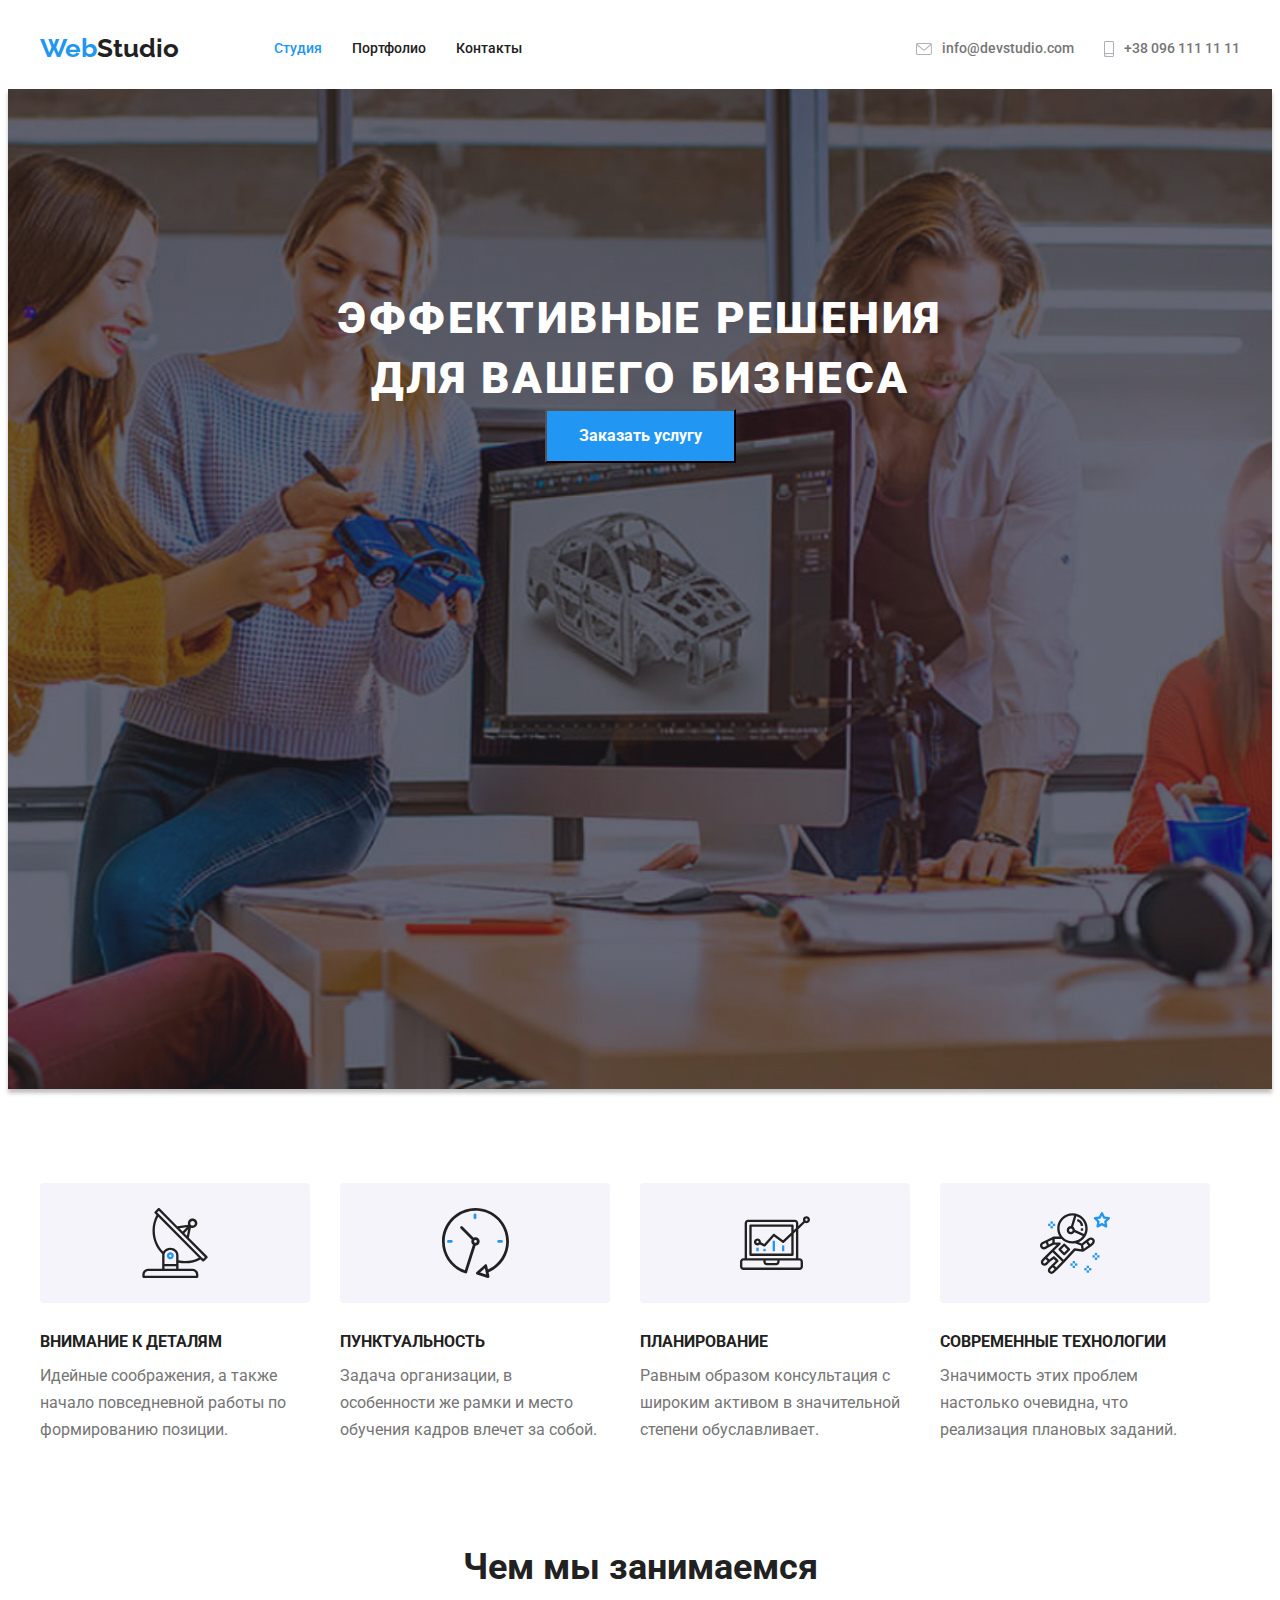
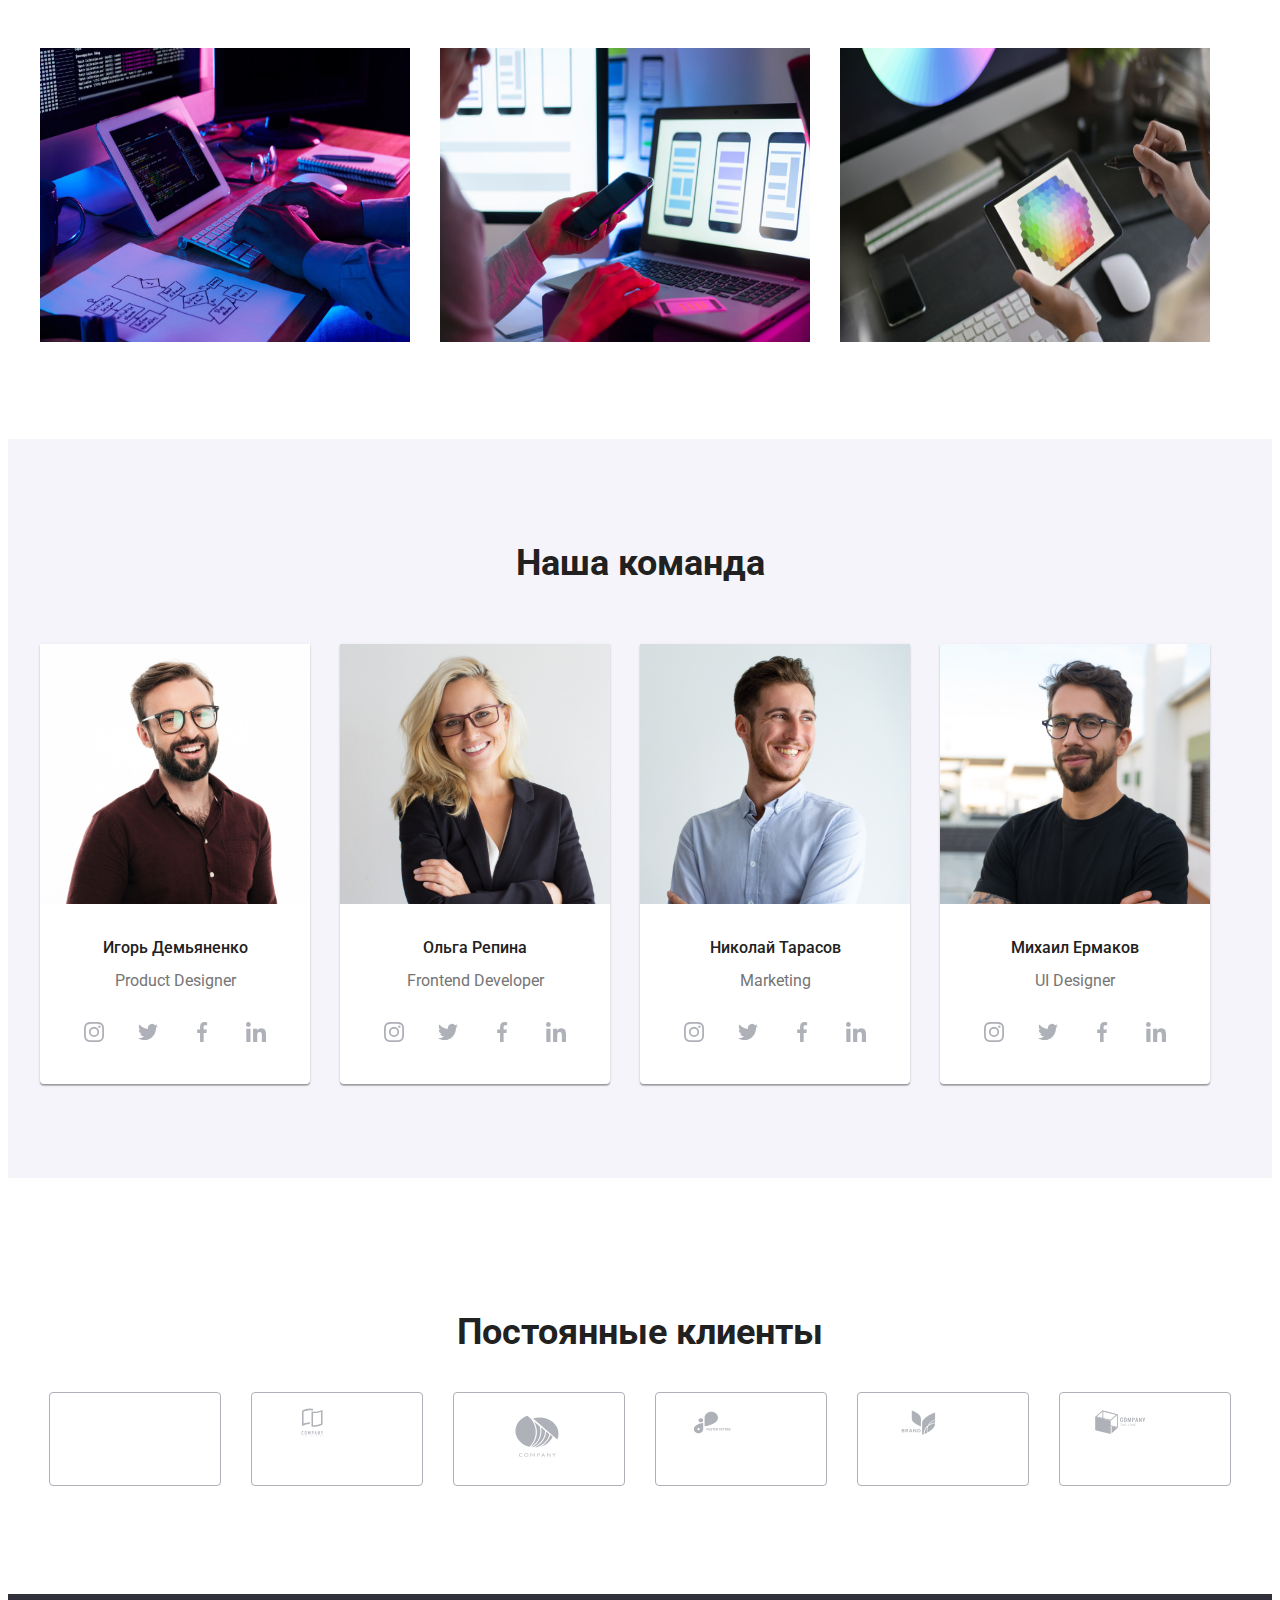
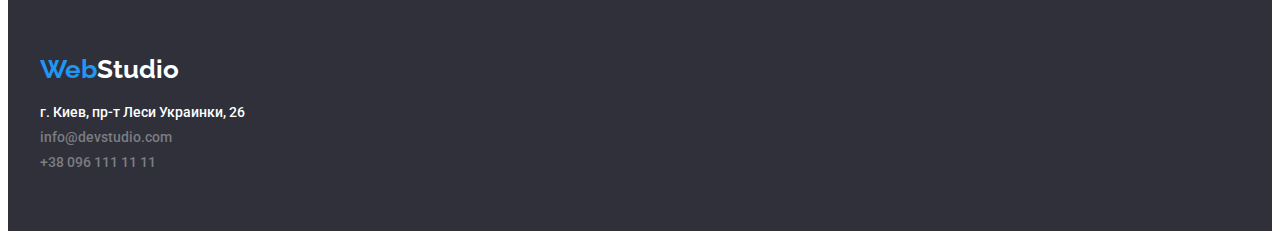
==== commit a1d1df20: "234" ====
--- a/index.html
+++ b/index.html
@@ -310,46 +310,46 @@
           <h2 class="subtitle">Постоянные клиенты</h2>
           <ul class="icon-clients">
             <li class="item-clients">
-              <a class="link-clients" href="" aria-label="ya--co">
-                <svg class="svg-icon" width="41" height="47">
-                  <use href="./icon/symbol-defs.svg#icon-ya--co"></use>
-                </svg>
-              </a>
-            </li>
-            <li class="item-clients">
-              <a class="link-clients" href="" aria-label="tagline-here">
-                <svg class="svg-icon" width="40" height="52">
+              <div class="box-icon">
+              <svg class="svg-icon" width="106" height="60">
+                <use href="./#icon-ya--co"></use>
+              </svg>
+            </div>
+            </li>
+            <li class="item-clients">
+              <div class="box-icon">
+                <svg class="svg-icon" width="106" height="60">
                   <use href="./icon/symbol-defs.svg#icon-tagline-here"></use>
                 </svg>
-              </a>
-            </li>
-            <li class="item-clients">
-              <a class="link-clients" href="" aria-label="company">
-                <svg class="svg-icon" width="44" height="41">
-                  <use href="./icon/symbol-defs.svg#icon-company"></use>
-                </svg>
-              </a>
-            </li>
-            <li class="item-clients">
-              <a class="link-clients" href="" aria-label="foster">
-                <svg class="svg-icon" width="85" height="41">
+              </div>
+            </li>
+            <li class="item-clients">
+              <div class="box-icon">
+                <svg class="svg-icon" width="106" height="60">
+                  <use href="./icon/symbol-defs-2.svg#icon-company"></use>
+                </svg>
+              </div>
+            </li>
+            <li class="item-clients">
+              <div class="box-icon">
+                <svg class="svg-icon" width="106" height="60">
                   <use href="../icon/symbol-defs.svg#icon-foster"></use>
                 </svg>
-              </a>
-            </li>
-            <li class="item-clients">
-              <a class="link-clients" href="" aria-label="Brand">
-                <svg class="svg-icon" width="63" height="46">
+              </div>
+            </li>
+            <li class="item-clients">
+              <div class="box-icon">
+                <svg class="svg-icon" width="106" height="60">
                   <use href="../icon/symbol-defs.svg#icon-Brand"></use>
                 </svg>
-              </a>
-            </li>
-            <li class="item-clients">
-              <a class="link-clients" href="" aria-label="tag-line">
-                <svg class="svg-icon" width="94" height="44">
+              </div>
+            </li>
+            <li class="item-clients">
+              <div class="box-icon">
+                <svg class="svg-icon" width="106" height="60">
                   <use href="../icon/symbol-defs.svg#icon-tag-line"></use>
                 </svg>
-              </a>
+              </div>
             </li>
           </ul>
         </div>
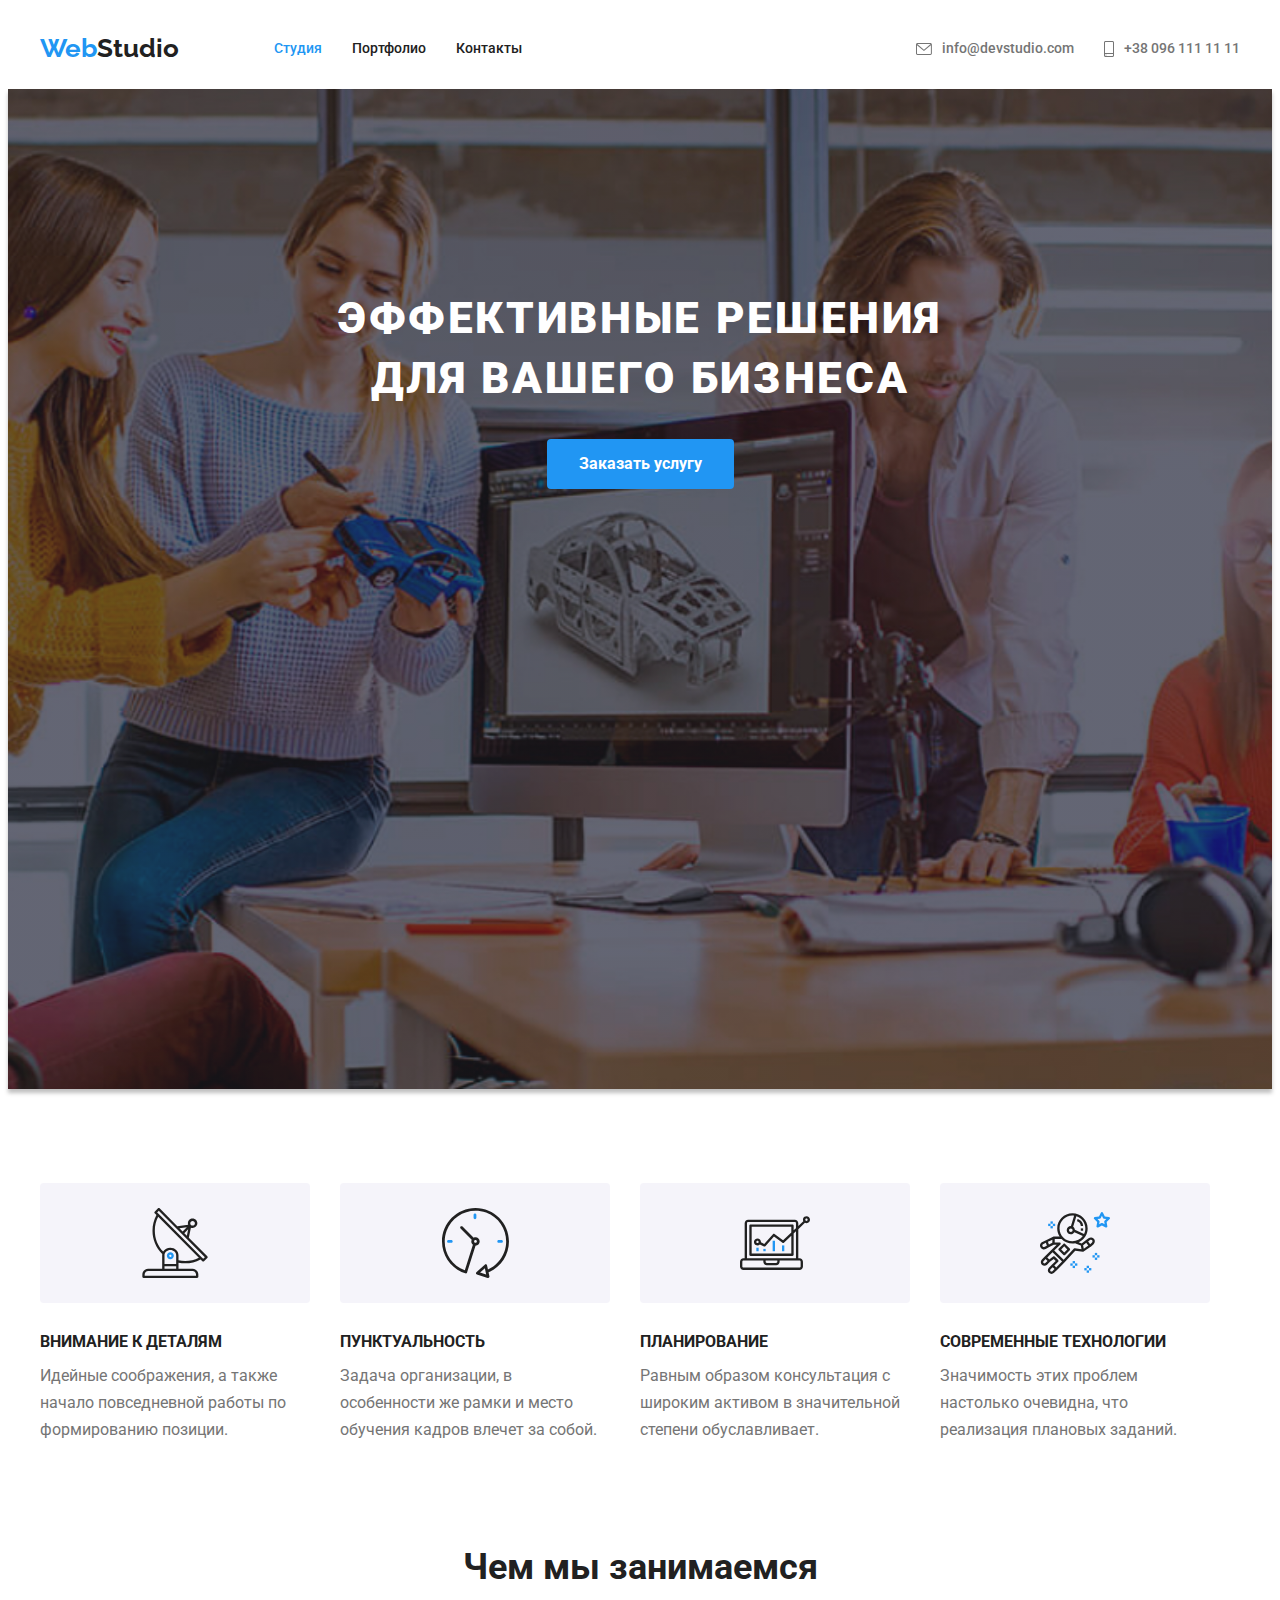
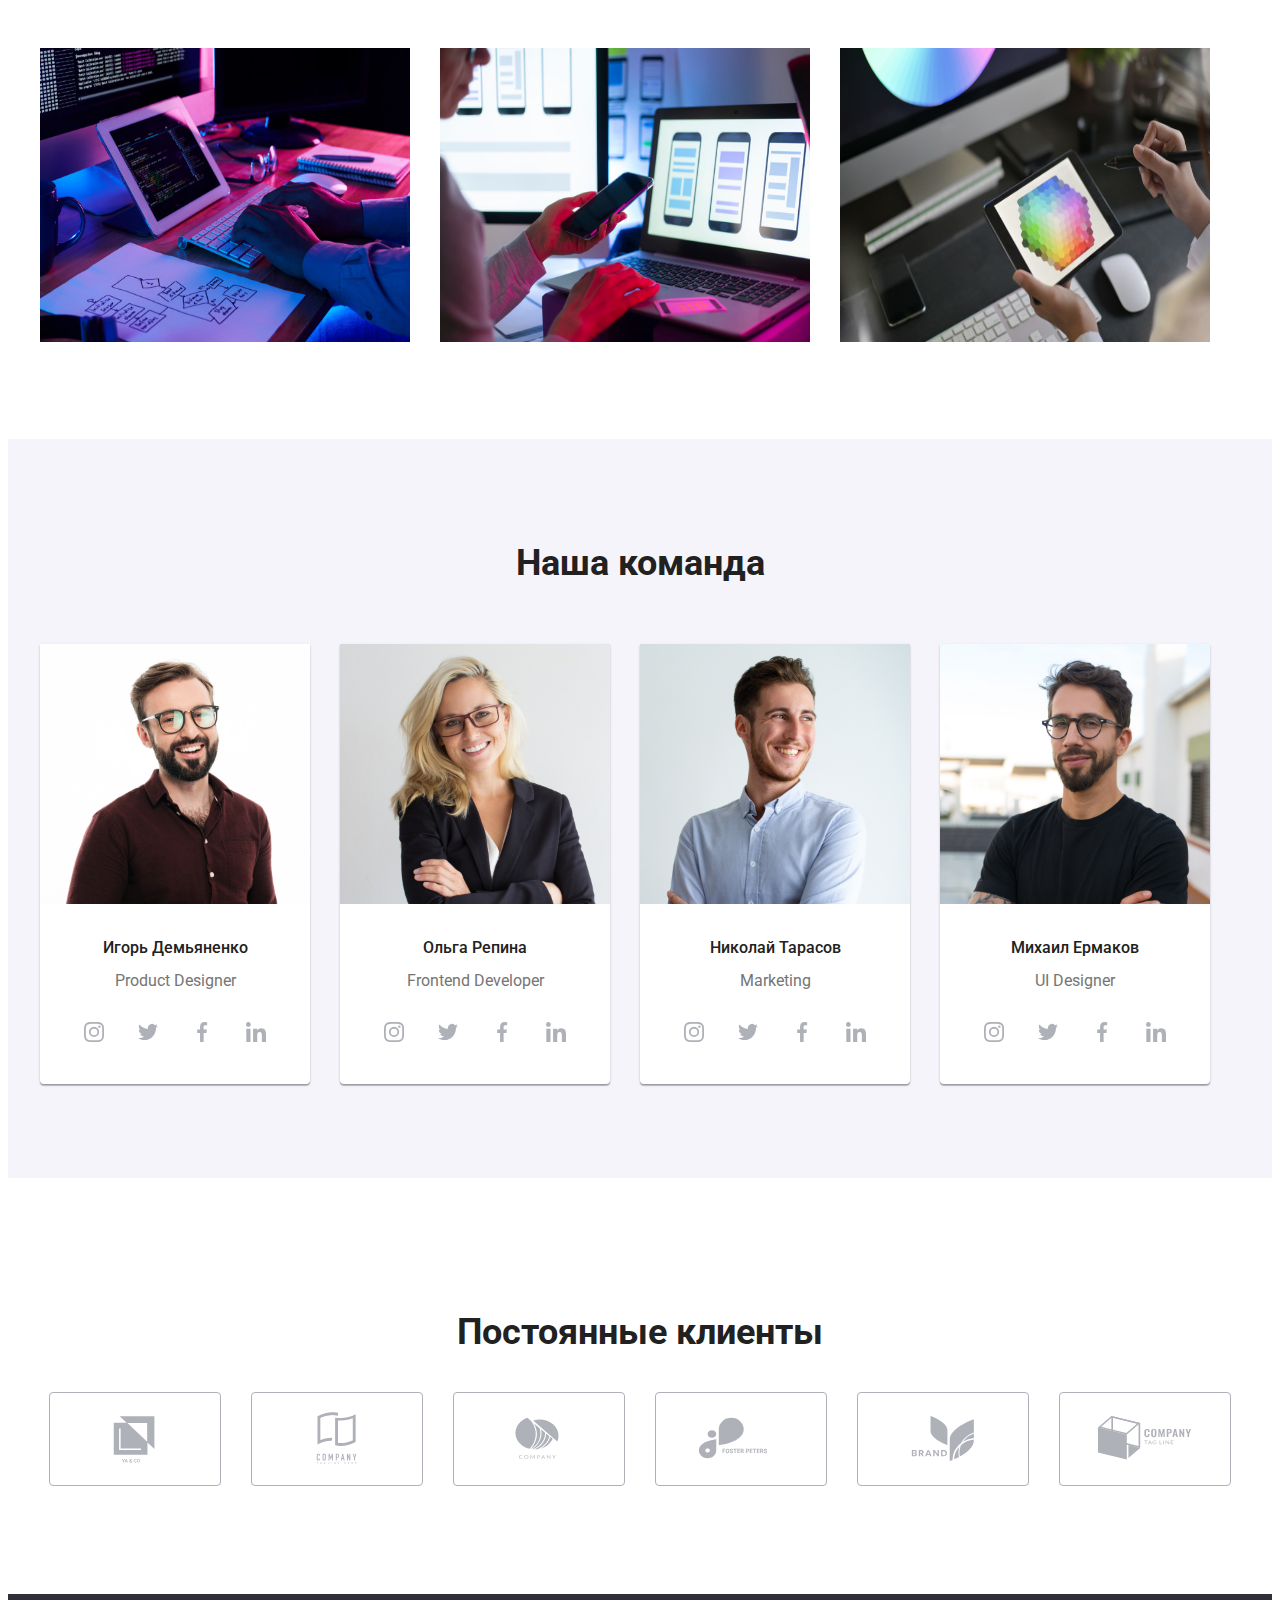
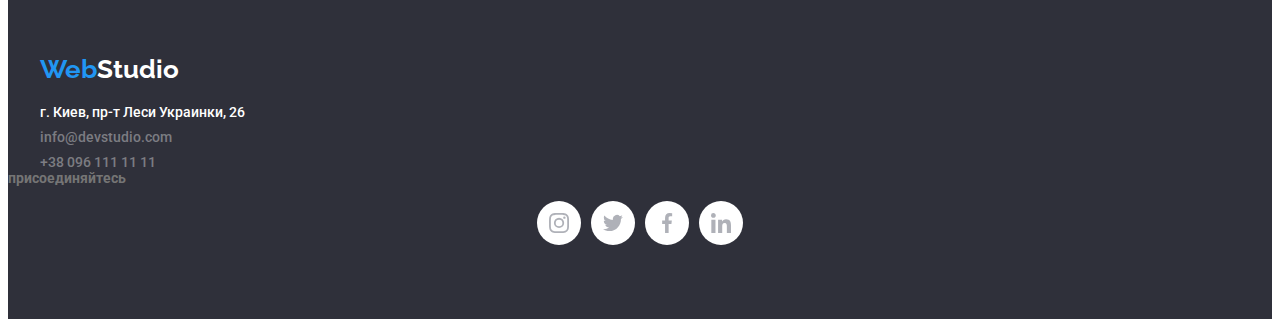
==== commit d7a27489: "footer" ====
--- a/index.html
+++ b/index.html
@@ -41,18 +41,19 @@
         </nav>
         <ul class="auth-nav">
           <li class="item">
-            <svg class="svg-icon" width="16" height="12">
-              <use href="./icon/header.svg#icon-envelope"></use>
-            </svg>
-            <a href="mailto:info@devstudio.com" class="link"
+            <a class="link" href="mailto:info@devstudio.com" 
               >info@devstudio.com
+              <svg class="svg-auth-nav" width="16" height="12">
+                <use href="./icon/header.svg#icon-envelope"></use>
+              </svg>
             </a>
           </li>
           <li class="item">
-            <svg class="svg-icon" width="10" height="16">
-              <use href="./icon/header.svg#icon-smartphone"></use>
-            </svg>
-            <a a href="tel:+380961111111" class="link">+38 096 111 11 11 </a>
+            <a class="link" href="tel:+380961111111" 
+              >+38 096 111 11 11
+              <svg class="svg-auth-nav" width="10" height="16">
+                <use href="./icon/header.svg#icon-smartphone"></use></svg>
+              </a>
           </li>
         </ul>
       </div>
@@ -310,46 +311,46 @@
           <h2 class="subtitle">Постоянные клиенты</h2>
           <ul class="icon-clients">
             <li class="item-clients">
-              <div class="box-icon">
-              <svg class="svg-icon" width="106" height="60">
-                <use href="./#icon-ya--co"></use>
-              </svg>
-            </div>
-            </li>
-            <li class="item-clients">
-              <div class="box-icon">
-                <svg class="svg-icon" width="106" height="60">
-                  <use href="./icon/symbol-defs.svg#icon-tagline-here"></use>
-                </svg>
-              </div>
-            </li>
-            <li class="item-clients">
-              <div class="box-icon">
-                <svg class="svg-icon" width="106" height="60">
-                  <use href="./icon/symbol-defs-2.svg#icon-company"></use>
-                </svg>
-              </div>
-            </li>
-            <li class="item-clients">
-              <div class="box-icon">
-                <svg class="svg-icon" width="106" height="60">
-                  <use href="../icon/symbol-defs.svg#icon-foster"></use>
-                </svg>
-              </div>
-            </li>
-            <li class="item-clients">
-              <div class="box-icon">
-                <svg class="svg-icon" width="106" height="60">
-                  <use href="../icon/symbol-defs.svg#icon-Brand"></use>
-                </svg>
-              </div>
-            </li>
-            <li class="item-clients">
-              <div class="box-icon">
-                <svg class="svg-icon" width="106" height="60">
-                  <use href="../icon/symbol-defs.svg#icon-tag-line"></use>
-                </svg>
-              </div>
+              <a class="clients-link" href="" aria-label="icon-ya--co">
+                <svg class="svg-clients" width="106" height="60">
+                  <use href="./icon/client.svg#icon-ya--co"></use>
+                </svg>
+              </a>
+            </li>
+            <li class="item-clients">
+              <a class="clients-link" href="" aria-label="icon-tagline-here">
+                <svg class="svg-clients" width="106" height="60">
+                  <use href="./icon/client.svg#icon-tagline-here"></use>
+                </svg>
+              </a>
+            </li>
+            <li class="item-clients">
+              <a class="clients-link" href="" aria-label="icon-company">
+                <svg class="svg-clients" width="106" height="60">
+                  <use href="./icon/client.svg#icon-company"></use>
+                </svg>
+              </a>
+            </li>
+            <li class="item-clients">
+              <a class="clients-link" href="" aria-label="icon-foster">
+                <svg class="svg-clients" width="106" height="60">
+                  <use href="./icon/client.svg#icon-foster"></use>
+                </svg>
+              </a>
+            </li>
+            <li class="item-clients">
+              <a class="clients-link" href="" aria-label="icon-brand">
+                <svg class="svg-clients" width="106" height="60">
+                  <use href="./icon/client.svg#icon-brand"></use>
+                </svg>
+              </a>
+            </li>
+            <li class="item-clients">
+              <a class="clients-link" href="" aria-label="icon-tag-line">
+                <svg class="svg-clients" width="106" height="60">
+                  <use href="./icon/client.svg#icon-tag-line"></use>
+                </svg>
+              </a>
             </li>
           </ul>
         </div>
@@ -372,6 +373,41 @@
           </li>
         </ul>
       </div>
+      <section>
+        <div class="footer-icon">
+          <b class="join-footer">присоединяйтесь</b>
+          <ul class="team-icon">
+            <li class="item-icon">
+              <a class="icon-link" href="" aria-label="icon-instagram">
+                <svg class="svg-icon" width="20px" height="20px">
+                  <use href="./icon/symbol-defs.svg#icon-instagram"></use>
+                </svg>
+              </a>
+            </li>
+            <li class="item-icon">
+              <a class="icon-link" href="" aria-label="icon-twitter"
+                ><svg class="svg-icon" width="20px" height="20px">
+                  <use href="./icon/symbol-defs.svg#icon-twitter"></use>
+                </svg>
+              </a>
+            </li>
+            <li class="item-icon">
+              <a class="icon-link" href="" aria-label="icon-facebook">
+                <svg class="svg-icon" width="20px" height="20px">
+                  <use href="./icon/symbol-defs.svg#icon-facebook"></use>
+                </svg>
+              </a>
+            </li>
+            <li class="item-icon">
+              <a class="icon-link" href="" aria-label="icon-linkedin"
+                ><svg class="svg-icon" width="20px" height="20px">
+                  <use href="./icon/symbol-defs.svg#icon-linkedin"></use>
+                </svg>
+              </a>
+            </li>
+          </ul>
+        </div>
+      </section>
     </footer>
   </body>
 </html>
--- a/css/styles.css
+++ b/css/styles.css
@@ -121,17 +121,16 @@
 .site-nav .link.current{
     color: var(--accent-color);
 }
-.auth-nav .item{
+.auth-nav .link{
     display: flex;
     justify-content: center;
     align-items: center;
-}
-.auth-nav .item:hover .svg-icon,
-.auth-nav .item:focus .site-nav{
-    fill: var(--accent-color);
-}
-.auth-nav .item .svg-icon{
+    flex-direction: row-reverse;
+    color:var(--one-text-color)
+}
+.svg-auth-nav{
     margin-right: 10px;
+    fill: currentColor;
 }
 
 /*main*/ 
@@ -160,6 +159,7 @@
     width: 696px;
     margin: 0 auto;
     letter-spacing: 0.06em;
+    margin-bottom: 30px;
 
     color: var(--two-accent-color);
     font-weight: 900;
@@ -173,6 +173,8 @@
     margin-left: auto;
     margin-right: auto;
 
+    border: none;
+    border-radius: 4px;
     padding: 10px 32px;
     font-family: inherit;
     color: var(--two-accent-color);
@@ -385,22 +387,21 @@
     border-radius: 50%;
 
     background-color: var(--two-accent-color);
-
+    color: #AFB1B8;
 }
 .item-icon:not(:last-child){
     margin-right: 10px;
 }
-.svg-icon{
-    fill: #AFB1B8;
-}
-
-.icon-link:hover, .icon-link:focus 
+.icon-link:hover, 
+.icon-link:focus 
 {
     background-color: var(--accent-color); 
-    }
-.icon-link:hover .svg-icon, .icon-link:focus .svg-icon {
-fill: var(--two-accent-color);
-}
+    color: var(--two-accent-color);
+}
+.svg-icon{
+        fill: currentColor;
+}
+
 
 /* clients */
 .clients{
@@ -412,21 +413,28 @@
     align-items: center;
     padding: 0;
 }
-.item-clients{
+
+.clients-link{
     display: flex;
     justify-content: center;
     align-items: center;
     width: 170px;
     height: 92px;
-
+    color: #AFB1B8;
     border: 1px solid #AFB1B8;
     border-radius: 4px;
-    
-
 }
 .item-clients:not(:last-child){
     margin-right: 30px;
 }
+.clients-link:hover,
+.clients-link:focus {
+    color: var(--accent-color);
+    border-color: var(--accent-color);
+    }
+    .svg-clients{
+    fill: currentColor
+    }
 
 
 /*footer*/
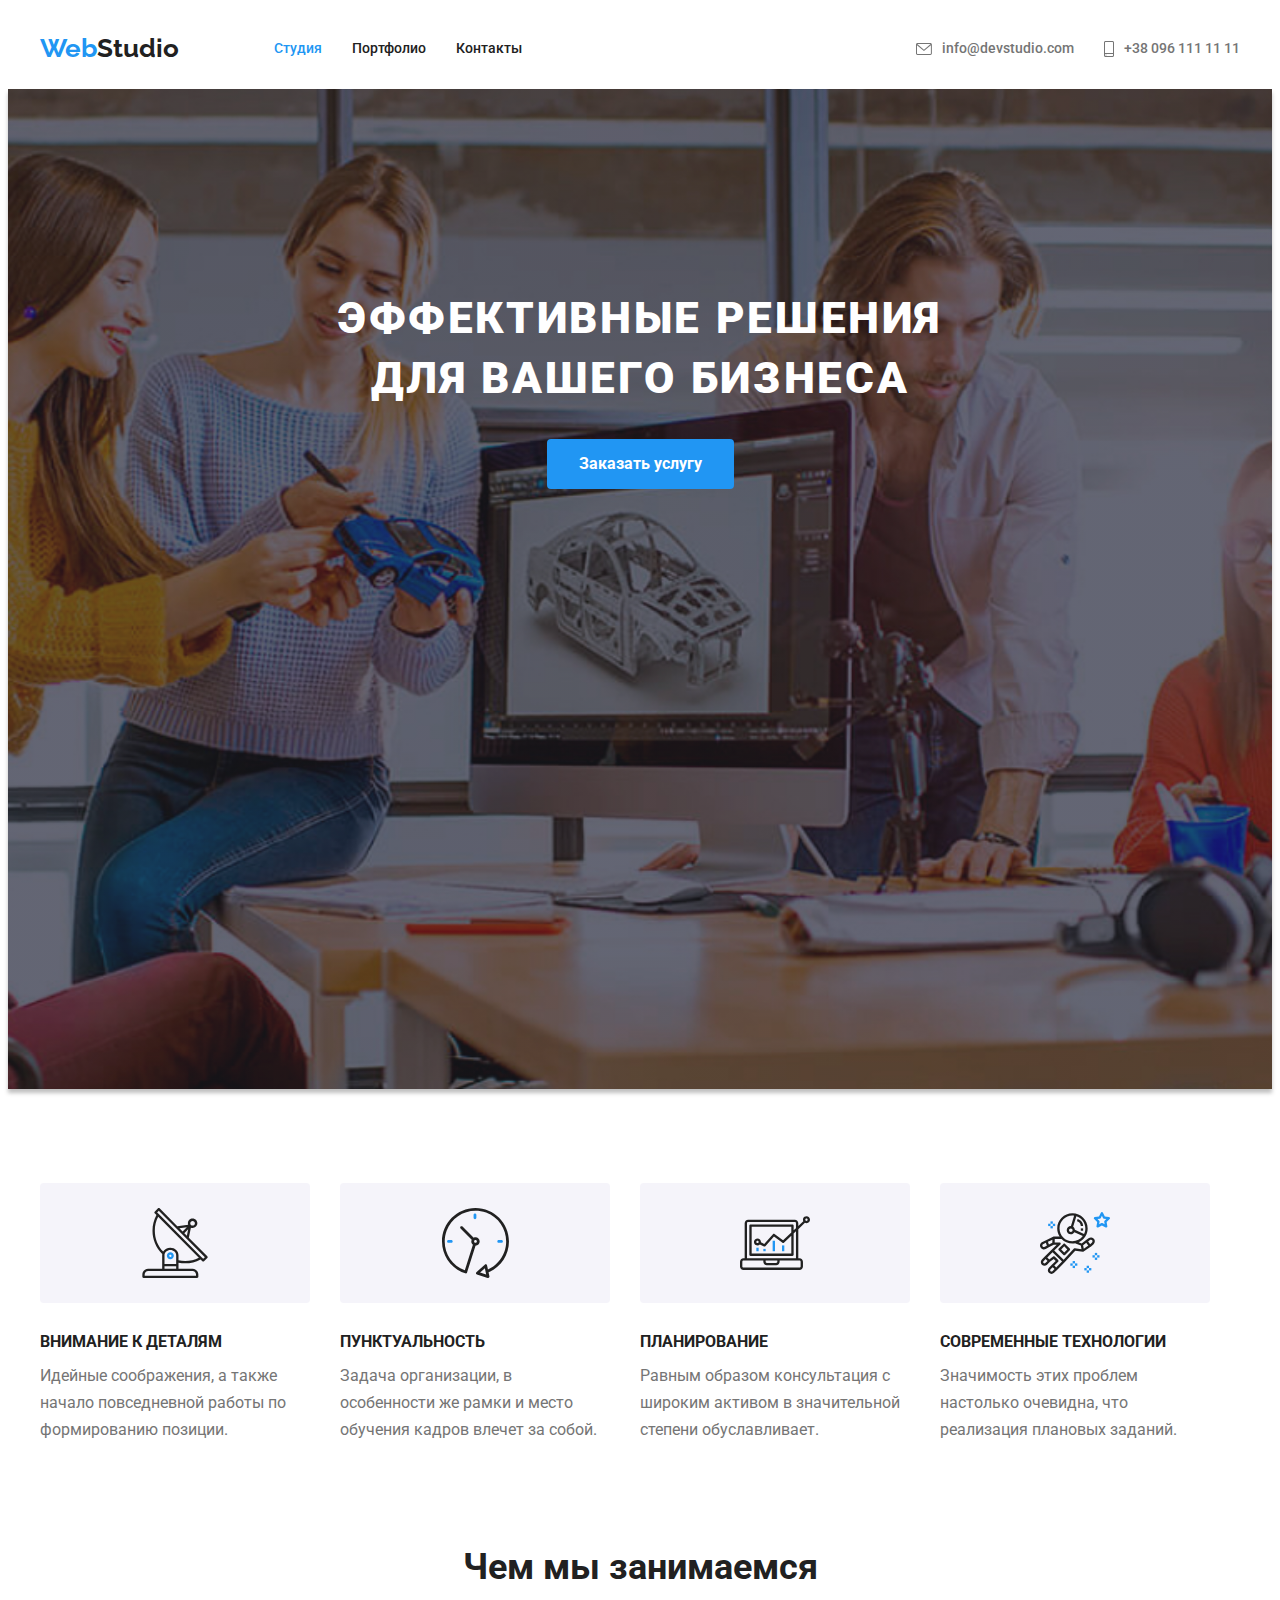
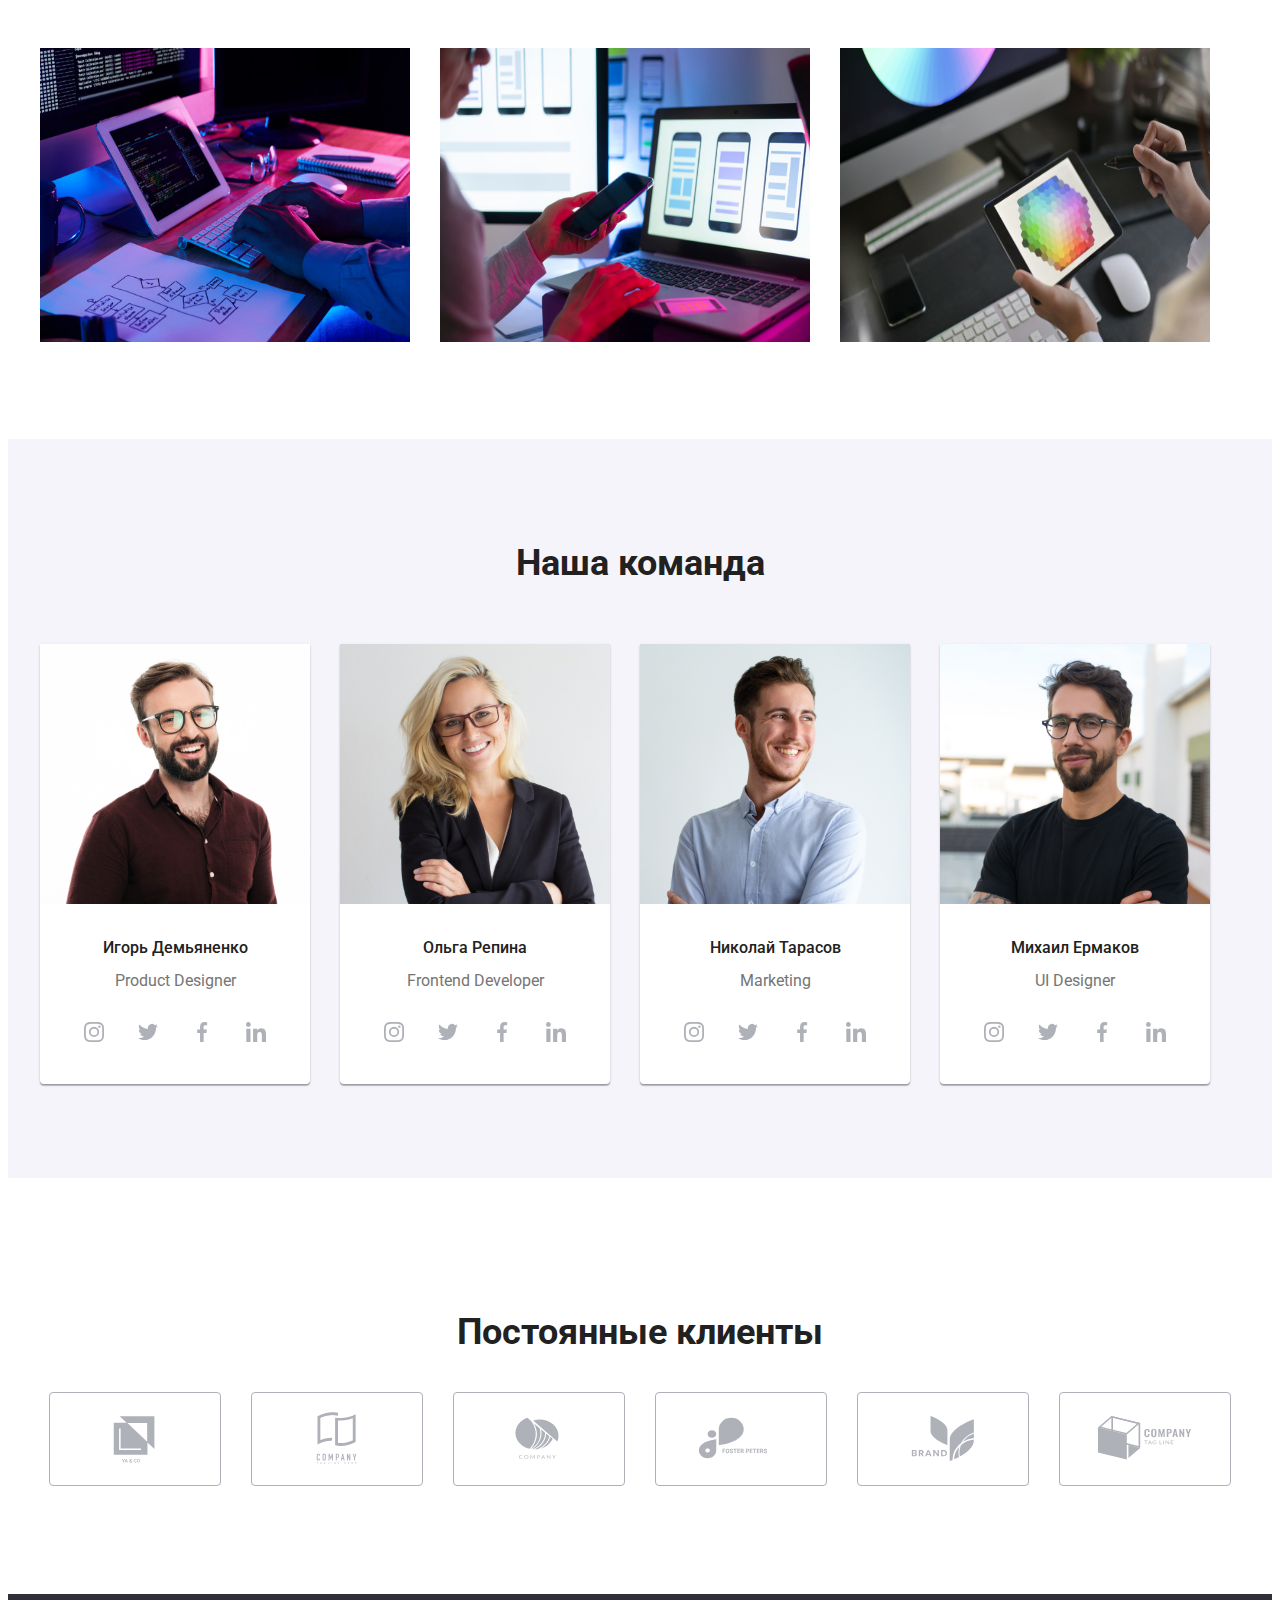
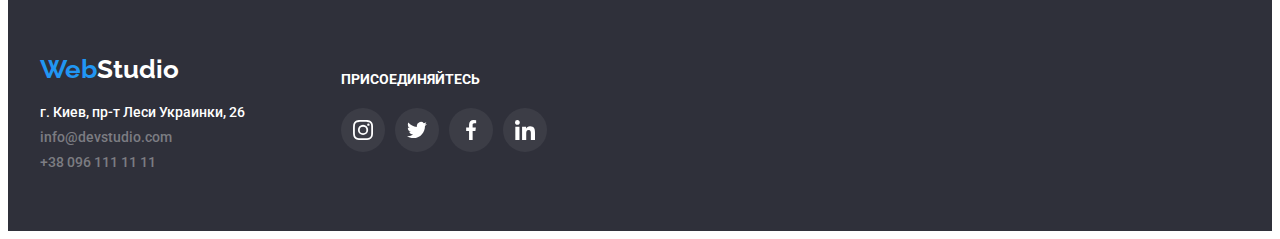
==== commit 5b0689ed: "icon-end" ====
--- a/index.html
+++ b/index.html
@@ -41,7 +41,7 @@
         </nav>
         <ul class="auth-nav">
           <li class="item">
-            <a class="link" href="mailto:info@devstudio.com" 
+            <a class="link" href="mailto:info@devstudio.com"
               >info@devstudio.com
               <svg class="svg-auth-nav" width="16" height="12">
                 <use href="./icon/header.svg#icon-envelope"></use>
@@ -49,11 +49,12 @@
             </a>
           </li>
           <li class="item">
-            <a class="link" href="tel:+380961111111" 
+            <a class="link" href="tel:+380961111111"
               >+38 096 111 11 11
               <svg class="svg-auth-nav" width="10" height="16">
-                <use href="./icon/header.svg#icon-smartphone"></use></svg>
-              </a>
+                <use href="./icon/header.svg#icon-smartphone"></use>
+              </svg>
+            </a>
           </li>
         </ul>
       </div>
@@ -358,56 +359,56 @@
     </main>
     <footer class="footer">
       <div class="container">
-        <a lang="en" class="logo" href="./index.html"
-          >Web<span class="span-footer">Studio</span></a
-        >
-        <address class="address">г. Киев, пр-т Леси Украинки, 26</address>
-        <ul class="contacts">
-          <li class="item">
-            <a class="link" href="mailto:info@devstudio.com"
-              >info@devstudio.com</a
-            >
-          </li>
-          <li class="item">
-            <a class="link" href="tel:+380961111111">+38 096 111 11 11</a>
-          </li>
-        </ul>
+        <div class="container-footer">
+          <a lang="en" class="logo" href="./index.html"
+            >Web<span class="span-footer">Studio</span></a
+          >
+          <address class="address">г. Киев, пр-т Леси Украинки, 26</address>
+          <ul class="contacts">
+            <li class="item">
+              <a class="link" href="mailto:info@devstudio.com"
+                >info@devstudio.com</a
+              >
+            </li>
+            <li class="item">
+              <a class="link" href="tel:+380961111111">+38 096 111 11 11</a>
+            </li>
+          </ul>
+        </div>
+        <div class="join-container">
+          <b class="join-footer">присоединяйтесь</b>
+          <ul class="team-join">
+            <li class="item-join">
+              <a class="join-link" href="" aria-label="icon-instagram">
+                <svg class="svg-join" width="20px" height="20px">
+                  <use href="./icon/symbol-defs.svg#icon-instagram"></use>
+                </svg>
+              </a>
+            </li>
+            <li class="item-join">
+              <a class="join-link" href="" aria-label="icon-twitter"
+                ><svg class="svg-join" width="20px" height="20px">
+                  <use href="./icon/symbol-defs.svg#icon-twitter"></use>
+                </svg>
+              </a>
+            </li>
+            <li class="item-join">
+              <a class="join-link" href="" aria-label="icon-facebook">
+                <svg class="svg-join" width="20px" height="20px">
+                  <use href="./icon/symbol-defs.svg#icon-facebook"></use>
+                </svg>
+              </a>
+            </li>
+            <li class="item-join">
+              <a class="join-link" href="" aria-label="icon-linkedin"
+                ><svg class="svg-join" width="20px" height="20px">
+                  <use href="./icon/symbol-defs.svg#icon-linkedin"></use>
+                </svg>
+              </a>
+            </li>
+          </ul>
+        </div>
       </div>
-      <section>
-        <div class="footer-icon">
-          <b class="join-footer">присоединяйтесь</b>
-          <ul class="team-icon">
-            <li class="item-icon">
-              <a class="icon-link" href="" aria-label="icon-instagram">
-                <svg class="svg-icon" width="20px" height="20px">
-                  <use href="./icon/symbol-defs.svg#icon-instagram"></use>
-                </svg>
-              </a>
-            </li>
-            <li class="item-icon">
-              <a class="icon-link" href="" aria-label="icon-twitter"
-                ><svg class="svg-icon" width="20px" height="20px">
-                  <use href="./icon/symbol-defs.svg#icon-twitter"></use>
-                </svg>
-              </a>
-            </li>
-            <li class="item-icon">
-              <a class="icon-link" href="" aria-label="icon-facebook">
-                <svg class="svg-icon" width="20px" height="20px">
-                  <use href="./icon/symbol-defs.svg#icon-facebook"></use>
-                </svg>
-              </a>
-            </li>
-            <li class="item-icon">
-              <a class="icon-link" href="" aria-label="icon-linkedin"
-                ><svg class="svg-icon" width="20px" height="20px">
-                  <use href="./icon/symbol-defs.svg#icon-linkedin"></use>
-                </svg>
-              </a>
-            </li>
-          </ul>
-        </div>
-      </section>
     </footer>
   </body>
 </html>
--- a/css/styles.css
+++ b/css/styles.css
@@ -454,7 +454,7 @@
     margin-bottom: 9px;
     font-style: normal;
     color: var(--two-accent-color);
-    font-weight: 500;
+    
 }
 .address:hover,
 address .address:focus{
@@ -485,6 +485,61 @@
     margin-bottom: 9px;
    
 }
+ /* join */
+.footer .container{
+    display: flex;
+    align-items: center
+}
+ .join-footer {
+    color: var(--two-accent-color); 
+    line-height: 1.14;
+    text-transform: uppercase;
+   
+    }
+
+.team-join{
+    display: flex;
+    padding-left: 0;
+    margin-bottom: 0;
+    margin-top: 20px;
+   }
+   
+.join-link{
+    display: flex;
+    justify-content: center;
+    align-items: center;
+    width: 44px;
+    height: 44px;
+    border-radius: 50%;
+
+    background-color: #ffffff10;
+    color: var(--two-accent-color);
+}
+.item-join:not(:last-child){
+    margin-right: 10px;
+}
+.join-link:hover, 
+.join-link:focus 
+{
+    background-color: var(--accent-color); 
+}
+.svg-join{
+        fill: currentColor;
+}
+.container-footer{
+    width: 231px;
+    
+   
+}
+.container-footer:not(:last-child){
+    margin-right: 70px;
+   
+}
+.join-container{
+    width: 206px;
+}
+
+
 
 /* Portfolio*/
 
@@ -589,4 +644,6 @@
     box-shadow: 1px 4px 6px rgba(0, 0, 0, 0.16),
     0px 4px 4px rgba(0, 0, 0, 0.06),
     0px 1px 1px rgba(0, 0, 0, 0.12);
-   }       +   }       
+
+  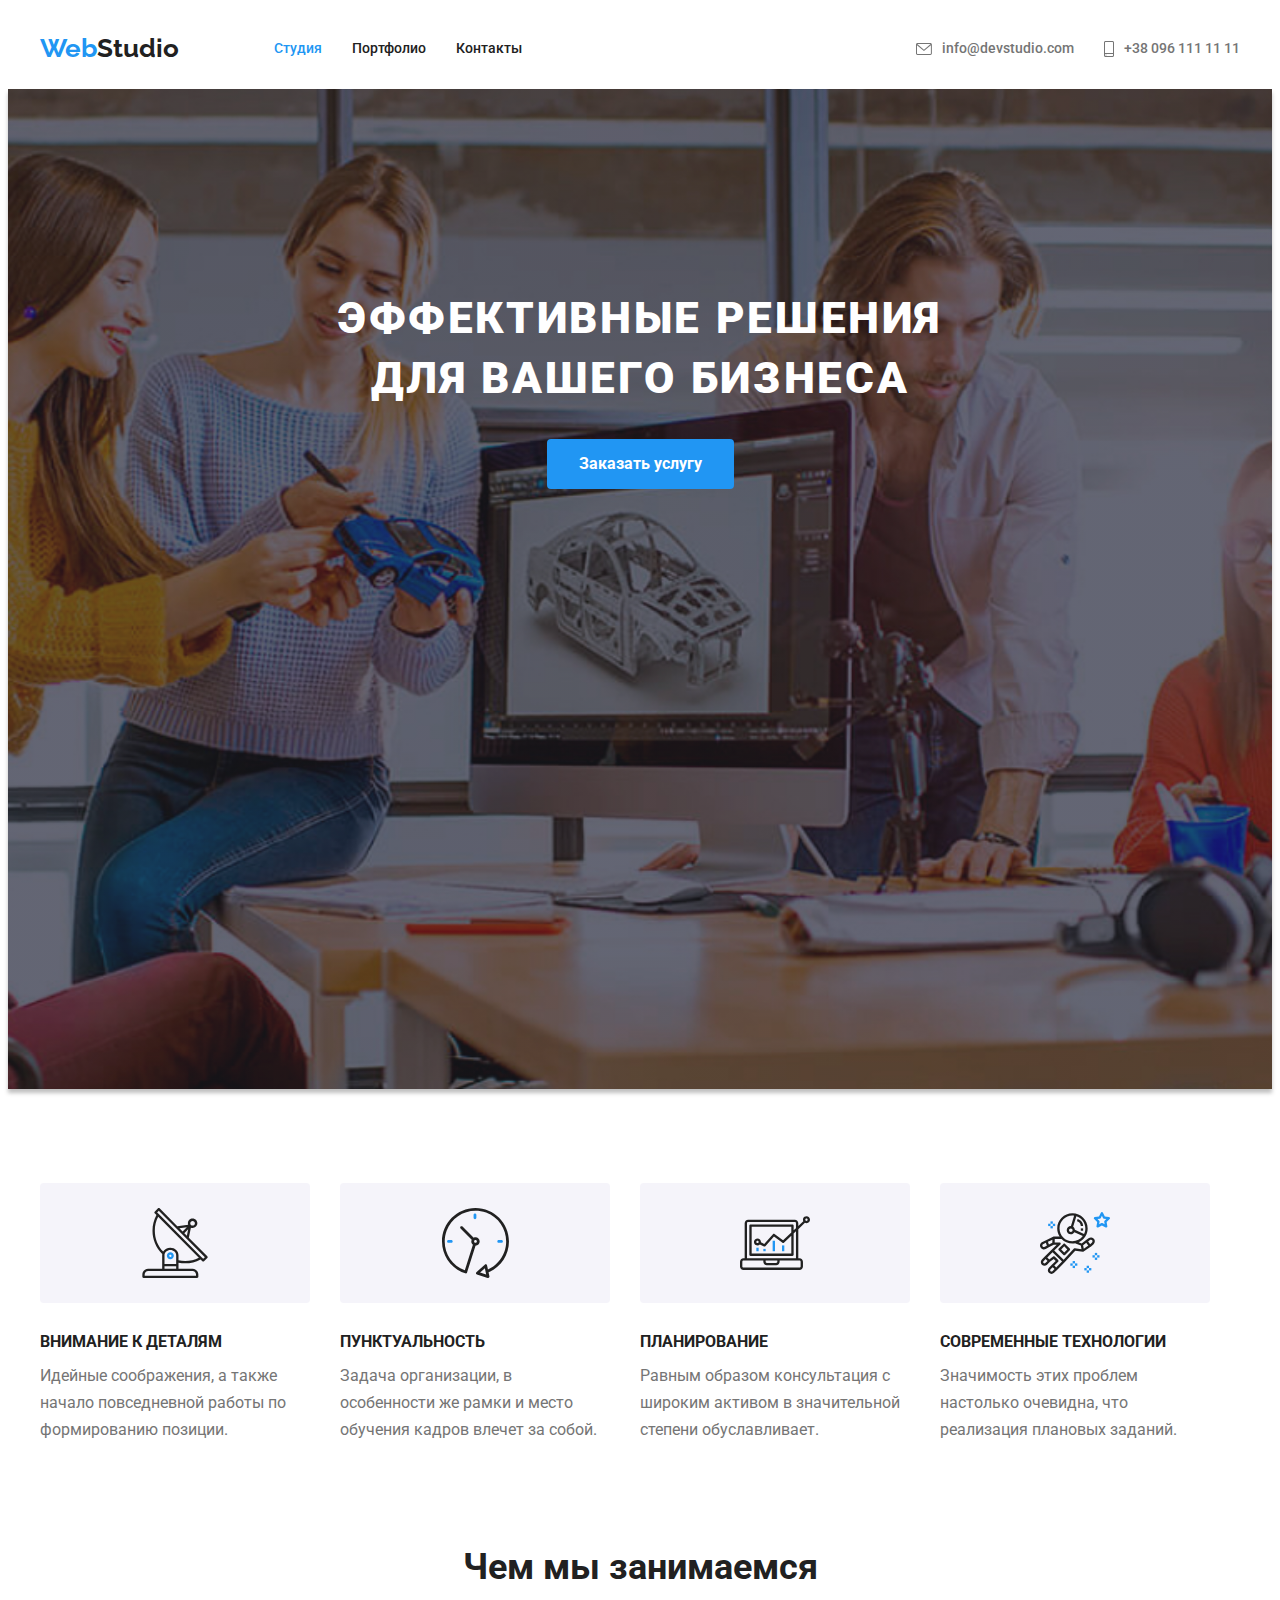
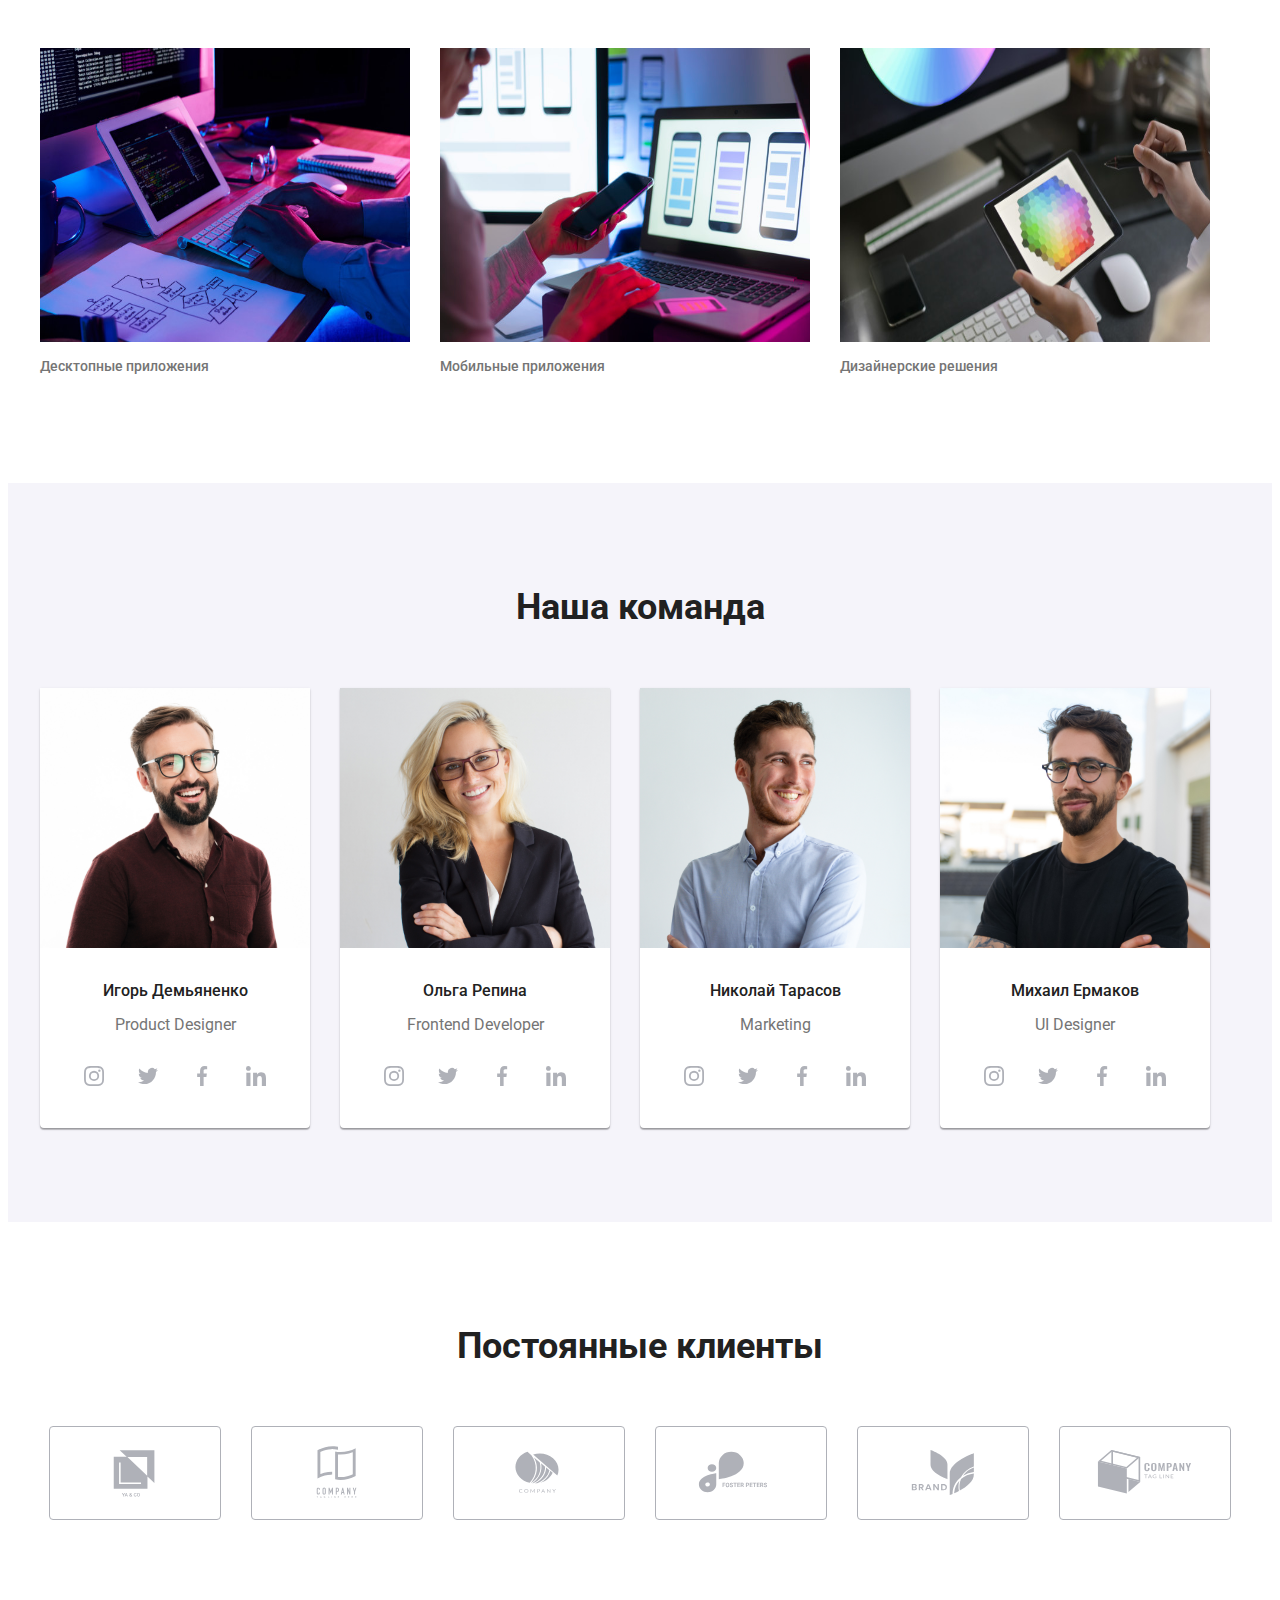
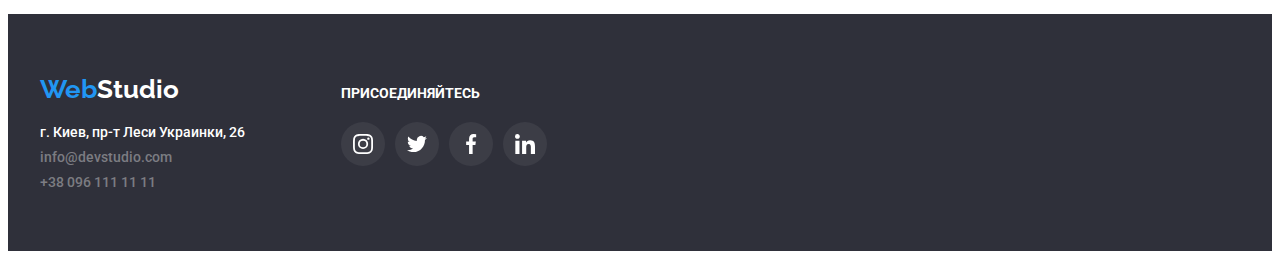
==== commit d01bc844: "iu" ====
--- a/index.html
+++ b/index.html
@@ -101,33 +101,36 @@
           </ul>
         </div>
       </section>
-      <section class="job-container">
+      <section class="distribution-container">
         <div class="container">
           <h2 class="subtitle">Чем мы занимаемся</h2>
           <ul class="image">
-            <li class="item">
+            <li class="item distribution-item">
               <img
                 src="./imager/1.jpg"
                 alt="робота з ноутбуком"
                 width="370"
                 height="294"
               />
-            </li>
-            <li class="item">
+              <p class="caption">Десктопные приложения</p>
+            </li>
+            <li class="item distribution-item">
               <img
                 src="./imager/2.jpg"
                 alt="робота з телефон"
                 width="370"
                 height="294"
               />
-            </li>
-            <li class="item">
+            <p class="caption">Мобильные приложения</p>
+            </li>
+            <li class="item distribution-item">
               <img
                 src="./imager/3.jpg"
                 alt="робота з планшетом"
                 width="370"
                 height="294"
               />
+              <p class="caption">Дизайнерские решения</p>
             </li>
           </ul>
         </div>
--- a/css/styles.css
+++ b/css/styles.css
@@ -11,7 +11,7 @@
 .body{
     
     color: var(--one-text-color);
-    max-width: 1600px;
+   
     font-family: Roboto, sans-serif;
     font-weight: 500;
     font-size: 14px;
@@ -289,11 +289,12 @@
     text-align: center;
 }
 
-/*job*/
-.job-container {
+/*distribution*/
+
+.distribution-container {
     padding-bottom: 94px;
 }
-.job-container .subtitle{
+.distribution-container .subtitle{
     margin-top: 0;
     margin-bottom: 50px;
 }
@@ -305,20 +306,23 @@
     margin-bottom: 0;
     
 }
-.image .item{
+.distribution-item{
     margin-right: 30px;
     
 }
-.image .item:last-child{
+.distribution-item:last-child{
 margin-right: 0;
 }
+
+
+
+
+
 /*team*/
 .team{
     background-color: #F5F4FA;
     padding-top: 94px;
     padding-bottom: 94px;
-   
-    max-width: 1600px;
    
     margin-left: auto;
     margin-right: auto;
@@ -354,7 +358,7 @@
 }
 
 .team .text{
-    padding-bottom: 16px;
+    margin-bottom: 16px;
 }
 .name{
     margin-top: 0;
@@ -412,6 +416,7 @@
     justify-content: center;
     align-items: center;
     padding: 0;
+    margin: 0;
 }
 
 .clients-link{
@@ -423,6 +428,7 @@
     color: #AFB1B8;
     border: 1px solid #AFB1B8;
     border-radius: 4px;
+   
 }
 .item-clients:not(:last-child){
     margin-right: 30px;
@@ -435,7 +441,10 @@
     .svg-clients{
     fill: currentColor
     }
-
+.clients .subtitle{
+   margin: 0;
+   margin-bottom: 50px;
+}
 
 /*footer*/
 
@@ -443,7 +452,7 @@
     padding-top: 60px;
     padding-bottom: 60px;
     background-color:  #2F303A;
-    max-width: 1600px;
+
     margin-left: auto;
     margin-right: auto;
 }
@@ -488,7 +497,7 @@
  /* join */
 .footer .container{
     display: flex;
-    align-items: center
+    align-items: baseline;
 }
  .join-footer {
     color: var(--two-accent-color); 
@@ -572,13 +581,20 @@
     font-size: 16px;
     line-height: 1.63;
     text-align: center;
+    border-radius: 4px;
+
 }
 
 .navigation:hover,
 .navigation:focus {
     color: var(--two-accent-color);
     background-color: var(--accent-color);
-}
+    box-shadow: 0px 2px 2px rgba(0, 0, 0, 0.12),
+    0px 1px 2px rgba(0, 0, 0, 0.08),
+    0px 3px 1px rgba(0, 0, 0, 0.1);
+   }       
+
+
 .img{
     display: block;
     max-width: 100%;
@@ -625,9 +641,7 @@
     margin-right: 0;
 }
 .job .item{
-   
-    border: 1px solid #EEEEEE;
-    margin-left: 0;
+       margin-left: 0;
  
     }
 .job .item:nth-last-child(-n + 3){
@@ -635,15 +649,24 @@
 }
 .job-text{
     padding: 20px 24px;
-}
-.job .item *{
-     display: block;
-}
-   .job .item:hover,
-   .job .item:focus{
+    border-right: 1px solid #EEEEEE;
+    border-bottom: 1px solid #EEEEEE;
+    border-left: 1px solid #EEEEEE;
+}
+.job .link{
+    display: block;
+
+}
+
+   .job .link:hover,
+   .job .link:focus{
     box-shadow: 1px 4px 6px rgba(0, 0, 0, 0.16),
     0px 4px 4px rgba(0, 0, 0, 0.06),
     0px 1px 1px rgba(0, 0, 0, 0.12);
    }       
-
-  +   .job .link{
+    text-decoration: none;
+}
+.job .text{
+    color: var(--one-text-color)
+}
